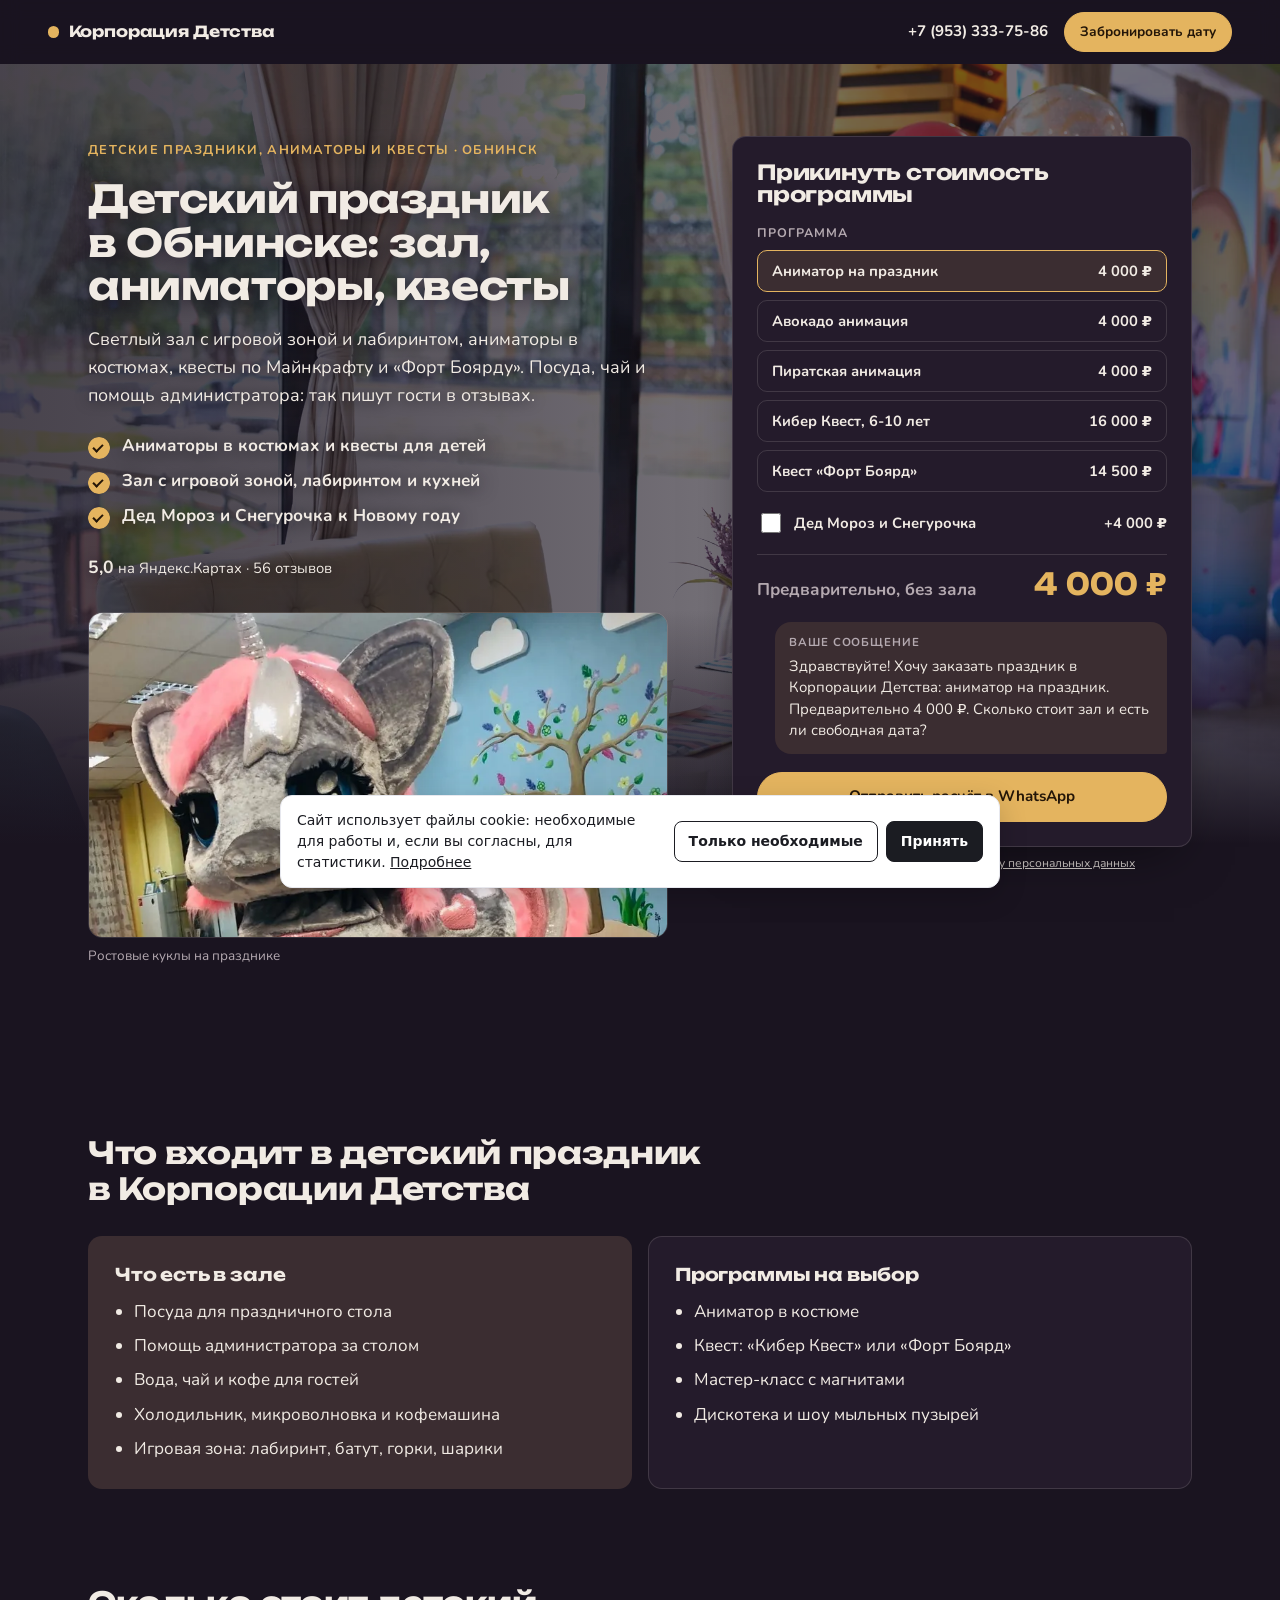
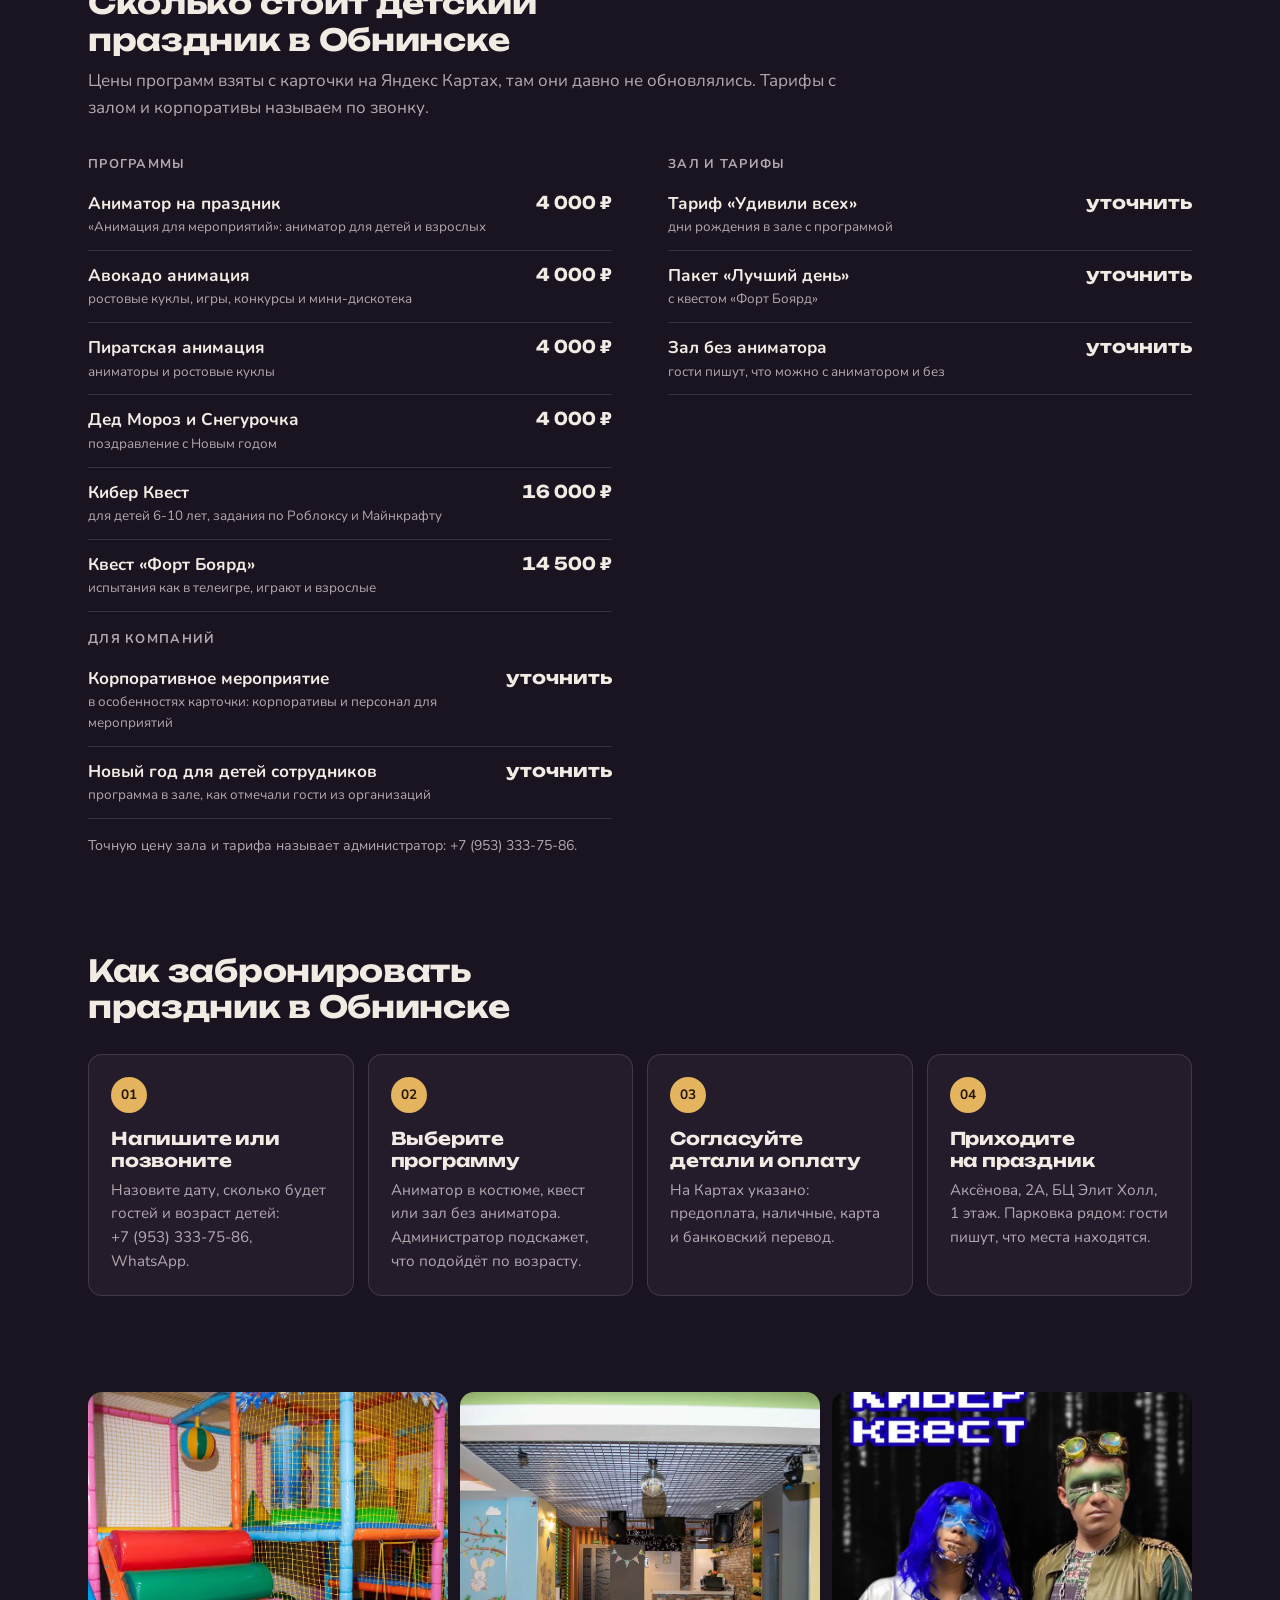
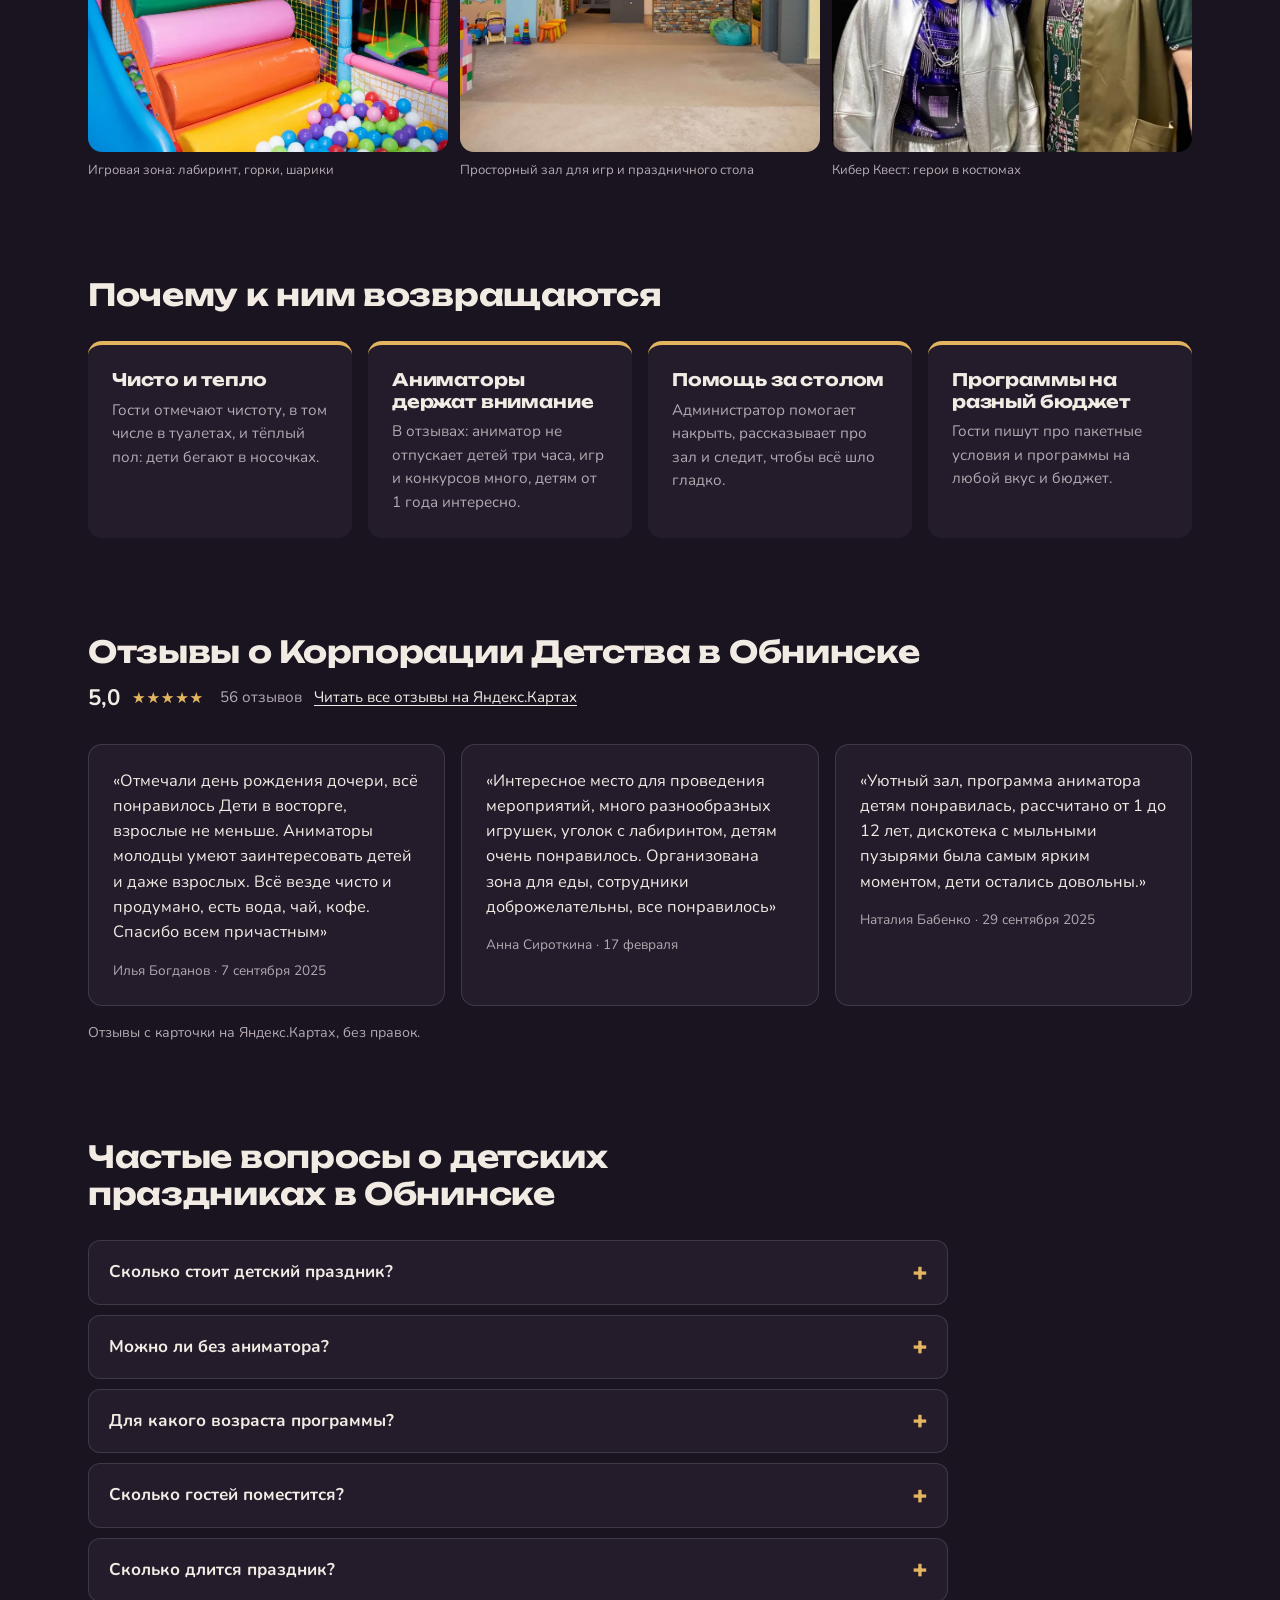
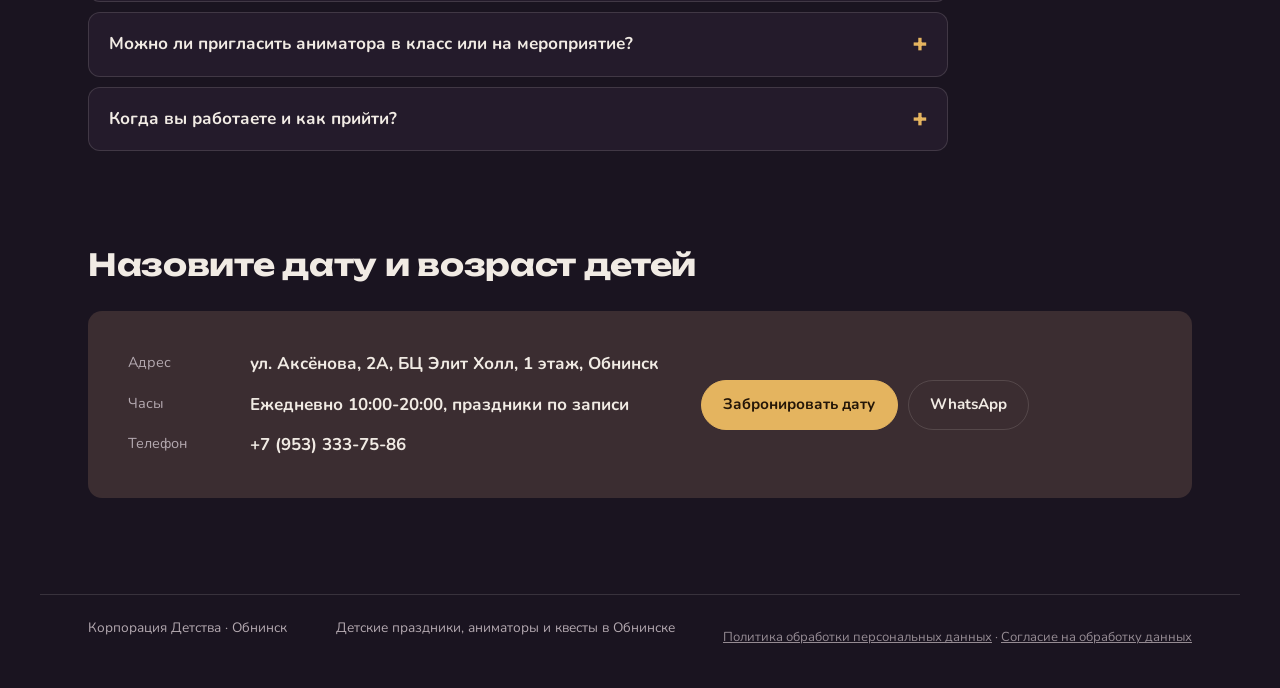
==== index.html @ 0959f159 "Корпорация Детства, Обнинск: первая версия" ====
<!doctype html>
<html lang="ru">
<head>
<meta charset="utf-8">
<meta name="robots" content="noindex, nofollow" data-publish>
<meta name="viewport" content="width=device-width, initial-scale=1, viewport-fit=cover">
<title>Детский праздник в Обнинске: зал, аниматоры, квесты - Корпорация Детства</title>
<link rel="canonical" href="https://ajax55sv-cell.github.io/korporatsiya-detstva-obninsk/">
<meta name="description" content="Детские праздники в Обнинске, Аксёнова, 2А: светлый зал с игровой зоной, аниматоры, квесты. 5,0 на Яндекс Картах, 56 отзывов. Запись по телефону и в WhatsApp.">
<meta property="og:type" content="website">
<meta property="og:url" content="https://ajax55sv-cell.github.io/korporatsiya-detstva-obninsk/">
<meta property="og:site_name" content="Корпорация Детства">
<meta property="og:locale" content="ru_RU">
<meta property="og:title" content="Детский праздник в Обнинске: зал, аниматоры, квесты - Корпорация Детства">
<meta property="og:description" content="Детские праздники в Обнинске, Аксёнова, 2А: светлый зал с игровой зоной, аниматоры, квесты. 5,0 на Яндекс Картах, 56 отзывов. Запись по телефону и в WhatsApp.">
<meta property="og:image" content="https://ajax55sv-cell.github.io/korporatsiya-detstva-obninsk/assets/og.jpg">
<link rel="preload" as="font" type="font/woff2" href="assets/fonts/unbounded-cyrillic-700.woff2" crossorigin>
<link rel="preload" as="image" href="assets/hero.webp" fetchpriority="high">
<link rel="icon" href="data:image/svg+xml,%3Csvg xmlns=%27http://www.w3.org/2000/svg%27 viewBox=%270 0 32 32%27%3E%3Crect x=%276%27 y=%276%27 width=%2720%27 height=%2720%27 rx=%275%27 fill=%27%23e4b45f%27/%3E%3C/svg%3E">
<style>
@font-face{font-family:'Unbounded';font-style:normal;font-weight:400;font-display:swap;src:url('assets/fonts/unbounded-cyrillic-400.woff2') format('woff2');unicode-range:U+0301,U+0400-045F,U+0490-0491,U+04B0-04B1,U+2116;}
@font-face{font-family:'Unbounded';font-style:normal;font-weight:400;font-display:swap;src:url('assets/fonts/unbounded-latin-400.woff2') format('woff2');unicode-range:U+0000-00FF,U+0131,U+0152-0153,U+02BB-02BC,U+02C6,U+02DA,U+02DC,U+2000-206F,U+20AC,U+2122,U+2191,U+2193,U+2212,U+2215;}
@font-face{font-family:'Nunito';font-style:normal;font-weight:400;font-display:swap;src:url('assets/fonts/nunito-cyrillic-400.woff2') format('woff2');unicode-range:U+0301,U+0400-045F,U+0490-0491,U+04B0-04B1,U+2116;}
@font-face{font-family:'Nunito';font-style:normal;font-weight:400;font-display:swap;src:url('assets/fonts/nunito-latin-400.woff2') format('woff2');unicode-range:U+0000-00FF,U+0131,U+0152-0153,U+02BB-02BC,U+02C6,U+02DA,U+02DC,U+2000-206F,U+20AC,U+2122,U+2191,U+2193,U+2212,U+2215;}
@font-face{font-family:'Unbounded';font-style:normal;font-weight:700;font-display:swap;src:url('assets/fonts/unbounded-cyrillic-700.woff2') format('woff2');unicode-range:U+0301,U+0400-045F,U+0490-0491,U+04B0-04B1,U+2116;}
@font-face{font-family:'Unbounded';font-style:normal;font-weight:700;font-display:swap;src:url('assets/fonts/unbounded-latin-700.woff2') format('woff2');unicode-range:U+0000-00FF,U+0131,U+0152-0153,U+02BB-02BC,U+02C6,U+02DA,U+02DC,U+2000-206F,U+20AC,U+2122,U+2191,U+2193,U+2212,U+2215;}
@font-face{font-family:'Nunito';font-style:normal;font-weight:700;font-display:swap;src:url('assets/fonts/nunito-cyrillic-700.woff2') format('woff2');unicode-range:U+0301,U+0400-045F,U+0490-0491,U+04B0-04B1,U+2116;}
@font-face{font-family:'Nunito';font-style:normal;font-weight:700;font-display:swap;src:url('assets/fonts/nunito-latin-700.woff2') format('woff2');unicode-range:U+0000-00FF,U+0131,U+0152-0153,U+02BB-02BC,U+02C6,U+02DA,U+02DC,U+2000-206F,U+20AC,U+2122,U+2191,U+2193,U+2212,U+2215;}

:root { --c-canvas: #1a1420; --c-surface: #241b2b; --c-ink: #f1ebe4; --c-ink-soft: #b4a9b0; --c-accent: #e4b45f; --c-accent-ink: #241608; --c-accent-deep: #e4b45f; --f-display: 'Unbounded', 'Trebuchet MS', 'Segoe UI', system-ui, sans-serif; --f-text: 'Nunito', 'Segoe UI', system-ui, sans-serif; --h1k: 1; }
</style>
<link rel="stylesheet" href="style-prod.css">
<script type="application/ld+json">[{"@context":"https://schema.org","@type":"EntertainmentBusiness","name":"Корпорация Детства","description":"Детские праздники в Обнинске: зал с игровой зоной, аниматоры в костюмах, квесты, Дед Мороз и Снегурочка.","url":"https://ajax55sv-cell.github.io/korporatsiya-detstva-obninsk/","image":"https://ajax55sv-cell.github.io/korporatsiya-detstva-obninsk/assets/og.jpg","telephone":"+79533337586","openingHoursSpecification":[{"@type":"OpeningHoursSpecification","dayOfWeek":["Monday","Tuesday","Wednesday","Thursday","Friday","Saturday","Sunday"],"opens":"10:00","closes":"20:00"}],"address":{"@type":"PostalAddress","streetAddress":"улица Аксёнова, 2А, БЦ Элит Холл, 1 этаж","addressLocality":"Обнинск","addressRegion":"Калужская область","addressCountry":"RU"},"aggregateRating":{"@type":"AggregateRating","ratingValue":"5.0","ratingCount":"120","reviewCount":"56"},"paymentAccepted":"Наличные, банковская карта, банковский перевод","hasOfferCatalog":{"@type":"OfferCatalog","name":"Программы и услуги","itemListElement":[{"@type":"Offer","itemOffered":{"@type":"Service","name":"Аниматор на детский праздник"}},{"@type":"Offer","itemOffered":{"@type":"Service","name":"Авокадо анимация"}},{"@type":"Offer","itemOffered":{"@type":"Service","name":"Пиратская анимация"}},{"@type":"Offer","itemOffered":{"@type":"Service","name":"Дед Мороз и Снегурочка"}},{"@type":"Offer","itemOffered":{"@type":"Service","name":"Кибер Квест"}},{"@type":"Offer","itemOffered":{"@type":"Service","name":"Квест Форт Боярд"}},{"@type":"Offer","itemOffered":{"@type":"Service","name":"Аренда зала для детского праздника"}}]},"sameAs":["https://yandex.ru/maps/org/korporatsiya_detstva/236964930864/"]},{"@context":"https://schema.org","@type":"FAQPage","mainEntity":[{"@type":"Question","name":"Сколько стоит детский праздник?","acceptedAnswer":{"@type":"Answer","text":"На карточке в Яндекс Картах указаны: аниматор 4 000 ₽, Кибер Квест 16 000 ₽, квест «Форт Боярд» 14 500 ₽. Цены давно не обновлялись, стоимость зала и тарифов называет администратор: +7 (953) 333-75-86."}},{"@type":"Question","name":"Можно ли без аниматора?","acceptedAnswer":{"@type":"Answer","text":"Гости пишут, что зал можно снять с аниматором и без. Уточните при брони, что подойдёт вам."}},{"@type":"Question","name":"Для какого возраста программы?","acceptedAnswer":{"@type":"Answer","text":"Гости отмечали праздники для детей от полутора лет до 15. Кибер Квест рассчитан на 6-10 лет. Программу под возраст подскажет администратор."}},{"@type":"Question","name":"Сколько гостей поместится?","acceptedAnswer":{"@type":"Answer","text":"Один из гостей пишет, что компания до 25 человек разместилась без проблем. Точную вместимость уточните при брони."}},{"@type":"Question","name":"Сколько длится праздник?","acceptedAnswer":{"@type":"Answer","text":"В отзывах гости называют три часа вместе с чаепитием оптимальным временем: детей не утомляет, взрослые успевают отдохнуть."}},{"@type":"Question","name":"Можно ли пригласить аниматора в класс или на мероприятие?","acceptedAnswer":{"@type":"Answer","text":"В отзывах есть поздравление в школьном классе: аниматор Незнайка пришёл на 1 сентября. Выезд на ваше мероприятие обсуждайте с администратором."}},{"@type":"Question","name":"Когда вы работаете и как прийти?","acceptedAnswer":{"@type":"Answer","text":"Обнинск, Аксёнова, 2А, БЦ Элит Холл, 1 этаж. На Картах график ежедневно 10:00-20:00, праздники проходят по предварительной записи, поэтому перед визитом позвоните или напишите в WhatsApp."}}]}]</script>
<style>
/* legal-add */
.legal-links{margin-top:10px;font-size:13px;opacity:.8;hyphens:none}
.legal-links a{color:inherit}
.ckn{margin:8px 0 0;font-size:12px;line-height:1.45;opacity:.75;hyphens:none}
.ckn a{color:inherit;text-decoration:underline}
.ckb{position:fixed;left:12px;right:12px;bottom:12px;z-index:9999;max-width:720px;margin:0 auto;padding:14px 16px;background:#fff;color:#1b1c22;border:1px solid #e7e8ee;border-radius:12px;box-shadow:0 8px 28px rgba(0,0,0,.18);font:400 14px/1.5 system-ui,-apple-system,"Segoe UI",Arial,sans-serif;hyphens:none;display:flex;gap:12px;align-items:center;flex-wrap:wrap}
.ckb p{margin:0;flex:1 1 280px}
.ckb a{color:inherit;text-decoration:underline}
.ckb__b{display:flex;gap:8px;flex-wrap:wrap}
.ckb button{font:inherit;font-weight:600;padding:9px 14px;border-radius:8px;border:1px solid #1b1c22;background:#fff;color:#1b1c22;cursor:pointer}
.ckb button[data-v="all"]{background:#1b1c22;color:#fff}
</style>
</head>
<body class="s-prod" id="top" data-wa="79533337586" data-tg="" data-max="">
<header class="s-bar" data-s-bar>
  <a class="s-bar__brand" href="#top"><i aria-hidden="true"></i>Корпорация Детства</a>
  <div class="s-bar__right">
    <a class="s-bar__tel" href="tel:+79533337586">+7 (953) 333-75-86</a>
    <a class="s-btn s-btn--sm" href="#widget">Забронировать дату</a>
  </div>
</header>
<main>
  <section class="s-hero">
    <div class="s-hero__text">
      <p class="s-eyebrow">Детские праздники, аниматоры и квесты · Обнинск</p>
      <h1>Детский праздник в Обнинске: зал, аниматоры, квесты</h1>
      <p class="s-lead">Светлый зал с игровой зоной и лабиринтом, аниматоры в костюмах, квесты по Майнкрафту и «Форт Боярду». Посуда, чай и помощь администратора: так пишут гости в отзывах.</p>
      <ul class="s-ticks"><li>Аниматоры в костюмах и квесты для детей</li><li>Зал с игровой зоной, лабиринтом и кухней</li><li>Дед Мороз и Снегурочка к Новому году</li></ul>
      <p class="s-rating"><b>5,0</b> на Яндекс.Картах · 56 отзывов</p>
      <figure class="s-hero__photo"><img class="" src="assets/edinorog.webp" data-pos="top" alt="Ростовая кукла единорог на детском празднике в Корпорации Детства, Обнинск" loading="lazy" decoding="async" style="object-position:50% 14%"><figcaption>Ростовые куклы на празднике</figcaption></figure>
    </div>
    <div class="s-hero__widget" id="widget"><form class="s-widget" data-s-calc data-base="0" data-min="0" data-min-note="минимальный заказ" data-per="{}" data-message="Здравствуйте! Хочу заказать праздник в Корпорации Детства: {выбор}. Предварительно {итого}. Сколько стоит зал и есть ли свободная дата?" onsubmit="return false">
      <h2 class="s-widget__title">Прикинуть стоимость программы</h2>
      <fieldset><legend>Программа</legend><div class="s-chips s-chips--col"><label class="s-chip s-chip--row"><input type="radio" name="main" value="0" data-label="Аниматор на праздник" data-price="4000" checked><span>Аниматор на праздник</span><b>4 000 ₽</b></label><label class="s-chip s-chip--row"><input type="radio" name="main" value="1" data-label="Авокадо анимация" data-price="4000"><span>Авокадо анимация</span><b>4 000 ₽</b></label><label class="s-chip s-chip--row"><input type="radio" name="main" value="2" data-label="Пиратская анимация" data-price="4000"><span>Пиратская анимация</span><b>4 000 ₽</b></label><label class="s-chip s-chip--row"><input type="radio" name="main" value="3" data-label="Кибер Квест, 6-10 лет" data-price="16000"><span>Кибер Квест, 6-10 лет</span><b>16 000 ₽</b></label><label class="s-chip s-chip--row"><input type="radio" name="main" value="4" data-label="Квест «Форт Боярд»" data-price="14500"><span>Квест «Форт Боярд»</span><b>14 500 ₽</b></label></div></fieldset>
      <label class="s-check"><input type="checkbox" name="x1" data-price="4000" data-label="Дед Мороз и Снегурочка"><span>Дед Мороз и Снегурочка</span><b>+4 000 ₽</b></label>
      <p class="s-total"><span>Предварительно, без зала</span><b data-s-total>-</b></p>
      <div class="s-bubble" aria-live="polite"><span class="s-bubble__label">Ваше сообщение</span><p data-s-bubble></p></div>
      <div class="s-send">
        <a class="s-btn s-btn--wide" data-s-msg="whatsapp" href="https://wa.me/79533337586" target="_blank" rel="noopener">Отправить расчёт в WhatsApp</a>
        
      </div>
      <p class="s-send__note" data-s-copied hidden>Текст скопирован - вставьте его в чат.</p>
      
    </form><p class="ckn">Нажимая кнопку, вы соглашаетесь на <a href="soglasie.html">обработку персональных данных</a> (<a href="politika.html">политика</a>).</p></div>
    <figure class="s-hero__bg" aria-hidden="true"><img class="" src="assets/hero.webp" alt="Накрытый стол у большого окна в светлом зале для детского праздника, воздушные шары" decoding="async" style="object-position:50% 55%" fetchpriority="high"></figure>
  </section>

  <section class="s-section s-reveal">
    <header class="s-section__head"><h2>Что входит в детский праздник в Корпорации Детства</h2></header>
    <div class="s-incl">
      <div><h3>Что есть в зале</h3><ul><li>Посуда для праздничного стола</li><li>Помощь администратора за столом</li><li>Вода, чай и кофе для гостей</li><li>Холодильник, микроволновка и кофемашина</li><li>Игровая зона: лабиринт, батут, горки, шарики</li></ul></div>
      <div><h3>Программы на выбор</h3><ul><li>Аниматор в костюме</li><li>Квест: «Кибер Квест» или «Форт Боярд»</li><li><span class="nw">Мастер-класс</span> с магнитами</li><li>Дискотека и шоу мыльных пузырей</li></ul></div>
    </div>
  </section>

  <section class="s-section s-reveal" id="prices">
    <header class="s-section__head"><h2>Сколько стоит детский праздник в Обнинске</h2><p>Цены программ взяты с карточки на Яндекс Картах, там они давно не обновлялись. Тарифы с залом и корпоративы называем по звонку.</p></header>
    <div class="s-board"><div class="s-board__group">
      <h3 class="s-board__title">Программы</h3>
      <ul class="s-board__list">
        <li class="s-board__row"><span class="s-board__name">Аниматор на праздник<em>«Анимация для мероприятий»: аниматор для детей и взрослых</em></span><span class="s-board__dots" aria-hidden="true"></span><span class="s-board__price">4 000 ₽</span></li>
        <li class="s-board__row"><span class="s-board__name">Авокадо анимация<em>ростовые куклы, игры, конкурсы и <span class="nw">мини-дискотека</span></em></span><span class="s-board__dots" aria-hidden="true"></span><span class="s-board__price">4 000 ₽</span></li>
        <li class="s-board__row"><span class="s-board__name">Пиратская анимация<em>аниматоры и ростовые куклы</em></span><span class="s-board__dots" aria-hidden="true"></span><span class="s-board__price">4 000 ₽</span></li>
        <li class="s-board__row"><span class="s-board__name">Дед Мороз и Снегурочка<em>поздравление с Новым годом</em></span><span class="s-board__dots" aria-hidden="true"></span><span class="s-board__price">4 000 ₽</span></li>
        <li class="s-board__row"><span class="s-board__name">Кибер Квест<em>для детей 6-10 лет, задания по Роблоксу и Майнкрафту</em></span><span class="s-board__dots" aria-hidden="true"></span><span class="s-board__price">16 000 ₽</span></li>
        <li class="s-board__row"><span class="s-board__name">Квест «Форт Боярд»<em>испытания как в телеигре, играют и взрослые</em></span><span class="s-board__dots" aria-hidden="true"></span><span class="s-board__price">14 500 ₽</span></li>
      </ul>
    </div>
<div class="s-board__group">
      <h3 class="s-board__title">Зал и тарифы</h3>
      <ul class="s-board__list">
        <li class="s-board__row"><span class="s-board__name">Тариф «Удивили всех»<em>дни рождения в зале с программой</em></span><span class="s-board__dots" aria-hidden="true"></span><span class="s-board__price">уточнить</span></li>
        <li class="s-board__row"><span class="s-board__name">Пакет «Лучший день»<em>с квестом «Форт Боярд»</em></span><span class="s-board__dots" aria-hidden="true"></span><span class="s-board__price">уточнить</span></li>
        <li class="s-board__row"><span class="s-board__name">Зал без аниматора<em>гости пишут, что можно с аниматором и без</em></span><span class="s-board__dots" aria-hidden="true"></span><span class="s-board__price">уточнить</span></li>
      </ul>
    </div>
<div class="s-board__group">
      <h3 class="s-board__title">Для компаний</h3>
      <ul class="s-board__list">
        <li class="s-board__row"><span class="s-board__name">Корпоративное мероприятие<em>в особенностях карточки: корпоративы и персонал для мероприятий</em></span><span class="s-board__dots" aria-hidden="true"></span><span class="s-board__price">уточнить</span></li>
        <li class="s-board__row"><span class="s-board__name">Новый год для детей сотрудников<em>программа в зале, как отмечали гости из организаций</em></span><span class="s-board__dots" aria-hidden="true"></span><span class="s-board__price">уточнить</span></li>
      </ul>
    </div></div>
    <p class="s-note">Точную цену зала и тарифа называет администратор: +7 (953) 333-75-86.</p>
  </section>

  <section class="s-section s-reveal">
    <header class="s-section__head"><h2>Как забронировать праздник в Обнинске</h2></header>
    <ol class="s-steps">
      <li class="s-steps__item"><span class="s-steps__n">01</span><h3>Напишите или позвоните</h3><p>Назовите дату, сколько будет гостей и возраст детей: +7 (953) 333-75-86, WhatsApp.</p></li>
      <li class="s-steps__item"><span class="s-steps__n">02</span><h3>Выберите программу</h3><p>Аниматор в костюме, квест или зал без аниматора. Администратор подскажет, что подойдёт по возрасту.</p></li>
      <li class="s-steps__item"><span class="s-steps__n">03</span><h3>Согласуйте детали и оплату</h3><p>На Картах указано: предоплата, наличные, карта и банковский перевод.</p></li>
      <li class="s-steps__item"><span class="s-steps__n">04</span><h3>Приходите на праздник</h3><p>Аксёнова, 2А, БЦ Элит Холл, 1 этаж. Парковка рядом: гости пишут, что места находятся.</p></li>
    </ol>
  </section>

  <section class="s-photos s-reveal" aria-label="Фото зала и программ Корпорации Детства"><h2 class="sr-only">Фото зала, игровой зоны и программ Корпорации Детства в Обнинске</h2><figure><img class="" src="assets/labirint.webp" alt="Игровой лабиринт с горками и шариками в зале Корпорации Детства" loading="lazy" decoding="async"><figcaption>Игровая зона: лабиринт, горки, шарики</figcaption></figure><figure><img class="" src="assets/zal.webp" alt="Просторный светлый зал для детских праздников с окнами и игровой зоной" loading="lazy" decoding="async"><figcaption>Просторный зал для игр и праздничного стола</figcaption></figure><figure><img class="" src="assets/kvest.webp" alt="Аниматоры в костюмах героев кибер-квеста на детском празднике" loading="lazy" decoding="async"><figcaption>Кибер Квест: герои в костюмах</figcaption></figure></section>

  <section class="s-section s-reveal">
    <header class="s-section__head"><h2>Почему к ним возвращаются</h2></header>
    <ul class="s-promises">
      <li><h3>Чисто и тепло</h3><p>Гости отмечают чистоту, в том числе в туалетах, и тёплый пол: дети бегают в носочках.</p></li>
      <li><h3>Аниматоры держат внимание</h3><p>В отзывах: аниматор не отпускает детей три часа, игр и конкурсов много, детям от 1 года интересно.</p></li>
      <li><h3>Помощь за столом</h3><p>Администратор помогает накрыть, рассказывает про зал и следит, чтобы всё шло гладко.</p></li>
      <li><h3>Программы на разный бюджет</h3><p>Гости пишут про пакетные условия и программы на любой вкус и бюджет.</p></li>
    </ul>
  </section>

  <section class="s-section s-reveal">
    <header class="s-section__head s-section__head--reviews"><h2>Отзывы о Корпорации Детства в Обнинске</h2><p class="s-reviews__rating"><span class="s-reviews__num">5,0</span><span class="s-reviews__stars" style="--r: 5" aria-label="рейтинг 5,0 из 5"></span><span class="s-reviews__count">56 отзывов</span><a class="s-reviews__all" href="https://yandex.ru/maps/org/korporatsiya_detstva/236964930864/" target="_blank" rel="noopener">Читать все отзывы на Яндекс.Картах</a></p></header>
    <ul class="s-reviews">
      <li><blockquote>«Отмечали день рождения дочери, всё понравилось Дети в восторге, взрослые не меньше. Аниматоры молодцы умеют заинтересовать детей и даже взрослых. Всё везде чисто и продумано, есть вода, чай, кофе. Спасибо всем причастным»</blockquote><p class="s-reviews__who">Илья Богданов · 7 сентября 2025</p></li>
      <li><blockquote>«Интересное место для проведения мероприятий, много разнообразных игрушек, уголок с лабиринтом, детям очень понравилось. Организована зона для еды, сотрудники доброжелательны, все понравилось»</blockquote><p class="s-reviews__who">Анна Сироткина · 17 февраля</p></li>
      <li><blockquote>«Уютный зал, программа аниматора детям понравилась, рассчитано от 1 до 12 лет, дискотека с мыльными пузырями была самым ярким моментом, дети остались довольны.»</blockquote><p class="s-reviews__who">Наталия Бабенко · 29 сентября 2025</p></li>
    </ul>
    <p class="s-note">Отзывы с карточки на Яндекс.Картах, без правок.</p>
  </section>

  <section class="s-section s-reveal">
    <header class="s-section__head"><h2>Частые вопросы о детских праздниках в Обнинске</h2></header>
    <div class="s-faq"><details><summary>Сколько стоит детский праздник?</summary><p>На карточке в Яндекс Картах указаны: аниматор 4 000 ₽, Кибер Квест 16 000 ₽, квест «Форт Боярд» 14 500 ₽. Цены давно не обновлялись, стоимость зала и тарифов называет администратор: +7 (953) 333-75-86.</p></details><details><summary>Можно ли без аниматора?</summary><p>Гости пишут, что зал можно снять с аниматором и без. Уточните при брони, что подойдёт вам.</p></details><details><summary>Для какого возраста программы?</summary><p>Гости отмечали праздники для детей от полутора лет до 15. Кибер Квест рассчитан на 6-10 лет. Программу под возраст подскажет администратор.</p></details><details><summary>Сколько гостей поместится?</summary><p>Один из гостей пишет, что компания до 25 человек разместилась без проблем. Точную вместимость уточните при брони.</p></details><details><summary>Сколько длится праздник?</summary><p>В отзывах гости называют три часа вместе с чаепитием оптимальным временем: детей не утомляет, взрослые успевают отдохнуть.</p></details><details><summary>Можно ли пригласить аниматора в класс или на мероприятие?</summary><p>В отзывах есть поздравление в школьном классе: аниматор Незнайка пришёл на 1 сентября. Выезд на ваше мероприятие обсуждайте с администратором.</p></details><details><summary>Когда вы работаете и как прийти?</summary><p>Обнинск, Аксёнова, 2А, БЦ Элит Холл, 1 этаж. На Картах график ежедневно 10:00-20:00, праздники проходят по предварительной записи, поэтому перед визитом позвоните или напишите в WhatsApp.</p></details></div>
  </section>

  <section class="s-section s-final s-reveal" id="contacts">
    <header class="s-section__head"><h2>Назовите дату и возраст детей</h2></header>
    <div class="s-contacts">
      <dl>
        <div><dt>Адрес</dt><dd>ул. Аксёнова, 2А, БЦ Элит Холл, 1 этаж, Обнинск</dd></div>
        <div><dt>Часы</dt><dd>Ежедневно 10:00-20:00, праздники по записи</dd></div>
        <div><dt>Телефон</dt><dd><a href="tel:+79533337586">+7 (953) 333-75-86</a></dd></div>
      </dl>
      <div class="s-contacts__actions">
        <a class="s-btn" href="#widget">Забронировать дату</a>
        <a class="s-btn s-btn--ghost" data-s-msg="whatsapp" href="https://wa.me/79533337586" target="_blank" rel="noopener">WhatsApp</a>
        
      </div>
    </div>
  </section>
</main>
<footer class="s-foot"><p>Корпорация Детства · Обнинск</p><p>Детские праздники, аниматоры и квесты в Обнинске</p><p class="legal-links"><a href="politika.html">Политика обработки персональных данных</a> · <a href="soglasie.html">Согласие на обработку данных</a></p></footer>
<nav class="s-dock" aria-label="Быстрая связь"><a class="s-btn" href="#widget">Забронировать дату</a><a class="s-btn s-btn--ghost" href="tel:+79533337586">Позвонить</a></nav>
<script src="style.js" defer></script>
<script>
(function(){var K='cookie-choice';try{if(localStorage.getItem(K))return}catch(e){}
var b=document.createElement('div');b.className='ckb';b.setAttribute('role','dialog');b.setAttribute('aria-label','Файлы cookie');
b.innerHTML='<p>Сайт использует файлы cookie: необходимые для работы и, если вы согласны, для статистики. <a href="politika.html">Подробнее</a></p><div class="ckb__b"><button type="button" data-v="necessary">Только необходимые</button><button type="button" data-v="all">Принять</button></div>';
b.addEventListener('click',function(e){var v=e.target.getAttribute&&e.target.getAttribute('data-v');if(!v)return;try{localStorage.setItem(K,v)}catch(x){}try{document.dispatchEvent(new CustomEvent('cookie-choice',{detail:v}))}catch(x){}b.remove()});
document.body.appendChild(b)})();
</script>
<!-- legal-add -->
</body>
</html>
---- style-prod.css ----
/* Стиль «Продающий»: лендинг под заявки. Главная деталь – калькулятор или онлайн-запись на первом экране
   и живое «сообщение-превью», которое уходит владельцу в мессенджер. Цвета и шрифты – из палитры ниши. */
*, *::before, *::after { box-sizing: border-box; }
:root {
  --hair: color-mix(in srgb, var(--c-ink) 14%, transparent);
  --tint: color-mix(in srgb, var(--c-accent) 12%, var(--c-surface));
  --wrap: 1200px; --gut: clamp(16px, 4vw, 48px);
  --r: 14px;
  --shadow: 0 18px 50px -18px color-mix(in srgb, #000 55%, transparent);
}
html { scroll-behavior: smooth; -webkit-text-size-adjust: 100%; overflow-x: clip; }
body { margin: 0; background: var(--c-canvas); color: var(--c-ink); font: 400 17px/1.55 var(--f-text); -webkit-font-smoothing: antialiased; }
img { display: block; max-width: 100%; }
a { color: inherit; }
h1, h2, h3 { font-family: var(--f-display); font-weight: 700; line-height: 1.06; margin: 0; letter-spacing: -.015em; text-wrap: balance; }
p { margin: 0; }
fieldset { border: 0; margin: 0; padding: 0; min-width: 0; }
:focus-visible { outline: 2px solid var(--c-accent); outline-offset: 3px; border-radius: 4px; }

.s-btn { display: inline-flex; align-items: center; justify-content: center; min-height: 50px; padding: 0 1.4em; border-radius: 999px;
  background: var(--c-accent); color: var(--c-accent-ink); font: 700 .95rem/1.1 var(--f-text); text-decoration: none; border: 1px solid var(--c-accent);
  text-align: center; transition: filter .2s ease, transform .2s ease; cursor: pointer; }
.s-btn:hover { filter: brightness(1.07); }
.s-btn:active { transform: translateY(1px); }
.s-btn--sm { min-height: 40px; padding: 0 1.1em; font-size: .85rem; }
.s-btn--ghost { background: transparent; color: var(--c-ink); border-color: var(--hair); font-weight: 600; }
.s-btn--wide { flex: 1; }

/* шапка */
.s-bar { position: sticky; top: 0; z-index: 30; display: flex; align-items: center; justify-content: space-between; gap: 16px;
  padding: 10px var(--gut); background: color-mix(in srgb, var(--c-canvas) 88%, transparent); -webkit-backdrop-filter: blur(10px); backdrop-filter: blur(10px); }
.s-bar.is-scrolled { box-shadow: 0 1px 0 var(--hair); }
.s-bar__brand { font: 700 1rem/1 var(--f-display); text-decoration: none; display: inline-flex; align-items: center; gap: .6em; min-height: 44px; white-space: nowrap; min-width: 0; }
.s-bar__brand i { width: .75em; height: .75em; border-radius: 50%; background: var(--c-accent); }
.s-bar__right { display: flex; align-items: center; gap: 16px; }
.s-bar__tel { text-decoration: none; font-weight: 700; font-size: .95rem; font-variant-numeric: tabular-nums; }

main { max-width: var(--wrap); margin: 0 auto; padding: 0 var(--gut); }

/* первый экран: текст слева, виджет справа, фото ниши – приглушённым фоном */
.s-hero { position: relative; display: grid; grid-template-columns: minmax(0, 1fr) minmax(0, 460px); gap: clamp(28px, 5vw, 64px); align-items: start;
  padding: clamp(32px, 6vw, 72px) 0 clamp(40px, 6vw, 72px); isolation: isolate; }
.s-hero__bg { position: absolute; z-index: -1; margin: 0; top: 0; left: calc(50% - 50vw); width: 100vw; height: min(78%, 620px); overflow: hidden; }
.s-hero__bg img { width: 100%; height: 100%; object-fit: cover; opacity: .3; filter: saturate(.85); }
.s-hero__bg::after { content: ""; position: absolute; inset: 0; background: linear-gradient(180deg, color-mix(in srgb, var(--c-canvas) 40%, transparent), var(--c-canvas) 96%); }
/* фото бизнеса крупно в левой колонке: владелец узнаёт своё место с первого экрана */
.s-hero__photo { margin: 30px 0 0; }
.s-hero__photo img { width: 100%; aspect-ratio: 16 / 9; object-fit: cover; border-radius: var(--r); border: 1px solid var(--hair); }
.s-hero__photo figcaption { margin-top: 8px; font-size: .84rem; color: var(--c-ink-soft); }
.s-eyebrow { display: inline-block; font-size: .8rem; font-weight: 700; letter-spacing: .1em; text-transform: uppercase; color: var(--c-accent-deep, var(--c-accent)); margin-bottom: 16px; }
.s-hero h1 { font-size: calc(clamp(2.1rem, 4.4vw, 3.7rem) * var(--h1k, 1)); overflow-wrap: normal; hyphens: none; }
.s-lead { margin-top: 18px; font-size: 1.12rem; color: var(--c-ink-soft); max-width: 32em; }
.s-ticks { list-style: none; margin: 26px 0 0; padding: 0; display: grid; gap: 12px; }
.s-ticks li { position: relative; padding-left: 34px; font-weight: 600; line-height: 1.35; }
.s-ticks li::before { content: ""; position: absolute; left: 0; top: .1em; width: 22px; height: 22px; border-radius: 50%; background: var(--c-accent);
  -webkit-mask: radial-gradient(circle, #000 0 100%); }
.s-ticks li::after { content: ""; position: absolute; left: 7px; top: calc(.1em + 5px); width: 6px; height: 10px; border: solid var(--c-accent-ink); border-width: 0 2px 2px 0; transform: rotate(45deg); }
.s-rating { margin-top: 26px; font-size: .92rem; color: var(--c-ink-soft); }
.s-rating b { color: var(--c-ink); font-size: 1.1rem; }

/* виджет */
.s-hero__widget { position: sticky; top: 76px; }
.s-widget { background: var(--c-surface); border-radius: var(--r); padding: 24px; box-shadow: var(--shadow); display: grid; gap: 18px; border: 1px solid var(--hair); }
.s-widget__title { font-size: 1.3rem; }
.s-widget legend, .s-range label { font-size: .78rem; font-weight: 700; letter-spacing: .08em; text-transform: uppercase; color: var(--c-ink-soft); margin-bottom: 8px; padding: 0; }
.s-chips { display: flex; flex-wrap: wrap; gap: 8px; }
.s-chips--col { flex-direction: column; flex-wrap: nowrap; }
.s-chip { position: relative; display: inline-flex; align-items: center; gap: 10px; min-height: 42px; padding: 8px 14px; border-radius: 10px; border: 1px solid var(--hair);
  cursor: pointer; font-size: .92rem; font-weight: 600; transition: border-color .15s ease, background-color .15s ease; }
.s-chip--row { justify-content: space-between; }
.s-chip--row b { font-weight: 700; white-space: nowrap; font-variant-numeric: tabular-nums; }
.s-chip--row b small { font-weight: 500; color: var(--c-ink-soft); }
.s-chip__p { font-weight: 500; font-size: .8rem; color: var(--c-ink-soft); white-space: nowrap; }
.s-chip input { position: absolute; opacity: 0; pointer-events: none; }
.s-chip:has(input:checked) { border-color: var(--c-accent); background: var(--tint); }
.s-chip:has(input:focus-visible) { outline: 2px solid var(--c-accent); outline-offset: 2px; }
.s-chip[aria-disabled="true"] { opacity: .4; cursor: default; }
.s-check { display: flex; align-items: center; gap: 10px; font-weight: 600; font-size: .92rem; cursor: pointer; }
.s-check input { width: 20px; height: 20px; accent-color: var(--c-accent); }
.s-check b { margin-left: auto; font-variant-numeric: tabular-nums; }
.s-range { display: grid; gap: 6px; }
.s-range label { display: flex; justify-content: space-between; margin: 0; }
.s-range label b { color: var(--c-ink); font-size: 1rem; font-weight: 700; letter-spacing: 0; text-transform: none; font-variant-numeric: tabular-nums; }
.s-range input { width: 100%; accent-color: var(--c-accent); height: 28px; }
.s-total { display: flex; align-items: baseline; justify-content: space-between; gap: 12px; padding-top: 14px; border-top: 1px solid var(--hair); }
.s-total span { color: var(--c-ink-soft); font-weight: 600; }
.s-total b { font: 700 1.9rem/1 var(--f-display); font-variant-numeric: tabular-nums; color: var(--c-accent); }

/* сообщение-превью: пузырь чата */
.s-bubble { position: relative; background: var(--tint); border-radius: 16px 16px 4px 16px; padding: 12px 14px; margin-left: 18px; }
.s-bubble__label { display: block; font-size: .72rem; font-weight: 700; letter-spacing: .08em; text-transform: uppercase; color: var(--c-ink-soft); margin-bottom: 4px; }
.s-bubble p { font-size: .93rem; line-height: 1.45; }
.s-send { display: flex; gap: 8px; }
.s-send__note { font-size: .82rem; color: var(--c-accent-deep, var(--c-accent)); }
.s-demo { font-size: .78rem; color: var(--c-ink-soft); }

/* секции */
.s-section { padding: clamp(56px, 8vw, 96px) 0 0; }
.s-section__head { display: grid; gap: 10px; margin-bottom: 28px; max-width: 46em; }
.s-section__head h2 { font-size: clamp(1.7rem, 3.2vw, 2.5rem); }
.s-section__head p { color: var(--c-ink-soft); }
.s-note { margin-top: 16px; font-size: .88rem; color: var(--c-ink-soft); max-width: 52em; }

.s-incl { display: grid; grid-template-columns: 1fr 1fr; gap: 16px; }
.s-incl > div { background: var(--c-surface); border-radius: var(--r); padding: 26px; border: 1px solid var(--hair); }
.s-incl > div:first-child { background: var(--tint); border-color: transparent; }
.s-incl h3 { font-size: 1.1rem; margin-bottom: 14px; }
.s-incl ul { margin: 0; padding-left: 1.1em; display: grid; gap: 8px; }

.s-board { display: grid; grid-template-columns: repeat(auto-fit, minmax(min(100%, 420px), 1fr)); gap: 12px 56px; }
.s-board__title { font: 700 .8rem var(--f-text); letter-spacing: .1em; text-transform: uppercase; color: var(--c-ink-soft); margin: 6px 0; }
.s-board__list { list-style: none; margin: 0; padding: 0; }
.s-board__row { display: flex; align-items: baseline; gap: 10px; padding: 12px 0; border-bottom: 1px solid var(--hair); }
.s-board__name { font-weight: 600; }
.s-board__name em { display: block; font-style: normal; font-size: .84rem; color: var(--c-ink-soft); font-weight: 400; }
.s-board__dots { flex: 1; }
.s-board__price { font: 700 1.1rem/1 var(--f-display); font-variant-numeric: tabular-nums; white-space: nowrap; }
.s-board__price small { font: 500 .78rem var(--f-text); color: var(--c-ink-soft); }

.s-steps { list-style: none; margin: 0; padding: 0; display: grid; grid-template-columns: repeat(auto-fit, minmax(min(100%, 170px), 1fr)); gap: 14px; }
.s-steps__item { background: var(--c-surface); border-radius: var(--r); padding: 22px; border: 1px solid var(--hair); }
.s-steps__n { display: inline-grid; place-items: center; width: 36px; height: 36px; border-radius: 50%; background: var(--c-accent); color: var(--c-accent-ink); font: 700 .85rem var(--f-text); }
.s-steps h3 { font-size: 1.1rem; margin-top: 14px; overflow-wrap: normal; hyphens: none; }
.s-steps__item { min-width: 0; }
.s-steps p { margin-top: 8px; color: var(--c-ink-soft); font-size: .95rem; }

.s-photos { display: grid; grid-template-columns: repeat(3, 1fr); gap: 12px; padding-top: clamp(56px, 8vw, 96px); }
.s-photos figure { margin: 0; }
.s-photos img { width: 100%; aspect-ratio: 1 / 1; object-fit: cover; border-radius: var(--r); }
.s-photos figcaption { font-size: .82rem; color: var(--c-ink-soft); margin-top: 8px; }

.s-promises { list-style: none; margin: 0; padding: 0; display: grid; grid-template-columns: repeat(auto-fit, minmax(min(100%, 260px), 1fr)); gap: 16px; }
.s-promises li { border-radius: var(--r); padding: 24px; background: var(--c-surface); border-top: 4px solid var(--c-accent); display: grid; gap: 8px; align-content: start; }
.s-promises h3 { font-size: 1.08rem; }
.s-promises p { color: var(--c-ink-soft); font-size: .95rem; }

.s-reviews { list-style: none; margin: 0; padding: 0; display: grid; grid-template-columns: repeat(auto-fit, minmax(min(100%, 280px), 1fr)); gap: 16px; }
.s-reviews li { background: var(--c-surface); border-radius: var(--r); padding: 24px; display: grid; gap: 14px; align-content: start; border: 1px solid var(--hair); }
.s-reviews blockquote { margin: 0; font-size: 1.02rem; }
.s-reviews__who { font-size: .85rem; color: var(--c-ink-soft); }
.s-section__head--reviews { max-width: none; }
.s-reviews__rating { display: flex; flex-wrap: wrap; align-items: center; gap: 6px 12px; color: var(--c-ink-soft); font-size: .95rem; }
.s-reviews__num { font-weight: 700; font-size: 1.4rem; color: var(--c-ink); }
.s-reviews__stars { --r: 5; display: inline-block; width: 5em; height: 1em; font-size: .95rem; line-height: 1; letter-spacing: .05em; white-space: nowrap; color: color-mix(in srgb, var(--c-ink) 18%, transparent); position: relative; }
.s-reviews__stars::before { content: "★★★★★"; }
.s-reviews__stars::after { content: "★★★★★"; position: absolute; inset: 0; width: calc(var(--r) / 5 * 100%); overflow: hidden; color: var(--c-accent); }
.s-reviews__all { color: var(--c-ink); text-underline-offset: 3px; }
.s-reviews__all:hover { color: var(--c-accent-deep, var(--c-accent)); }

.s-faq { display: grid; gap: 10px; max-width: 860px; }
.s-faq details { background: var(--c-surface); border-radius: 12px; border: 1px solid var(--hair); }
.s-faq summary { cursor: pointer; list-style: none; padding: 18px 52px 18px 20px; font-weight: 700; position: relative; }
.s-faq summary::-webkit-details-marker { display: none; }
.s-faq summary::after { content: "+"; position: absolute; right: 20px; top: 50%; transform: translateY(-50%); font: 700 1.4rem/1 var(--f-display); color: var(--c-accent); }
.s-faq details[open] summary::after { content: "–"; }
.s-faq details p { padding: 0 20px 18px; color: var(--c-ink-soft); }

.s-contacts { display: grid; grid-template-columns: 1.2fr 1fr; gap: 32px; background: var(--tint); border-radius: var(--r); padding: clamp(22px, 4vw, 40px); align-items: center; }
.s-contacts dl { margin: 0; display: grid; gap: 14px; }
.s-contacts dl div { display: grid; grid-template-columns: 110px 1fr; gap: 12px; }
.s-contacts dt { color: var(--c-ink-soft); font-size: .9rem; }
.s-contacts dd { margin: 0; font-weight: 600; }
.s-contacts dd a { text-decoration: none; }
.s-contacts__actions { display: flex; flex-wrap: wrap; gap: 10px; }

.s-foot { max-width: var(--wrap); margin: clamp(56px, 8vw, 96px) auto 0; padding: 22px var(--gut) 40px; border-top: 1px solid var(--hair);
  display: flex; justify-content: space-between; gap: 16px; font-size: .85rem; color: var(--c-ink-soft); flex-wrap: wrap; }
.s-dock { display: none; }
.s-slot { border-bottom: 1px dashed currentColor; opacity: .75; white-space: nowrap; }

@media (prefers-reduced-motion: no-preference) {
  .s-reveal { opacity: 0; transform: translateY(14px); transition: opacity .5s ease, transform .5s cubic-bezier(.2, .7, .2, 1); }
  .s-reveal.is-in { opacity: 1; transform: none; }
  .s-hero__text, .s-hero__widget { animation: s-rise .6s cubic-bezier(.2, .7, .2, 1) both; }
  .s-hero__widget { animation-delay: .1s; }
}
@keyframes s-rise { from { opacity: 0; transform: translateY(12px); } }

@media (max-width: 960px) {
  .s-hero { grid-template-columns: 1fr; }
  .s-hero__widget { position: static; }
  .s-hero__bg { height: 420px; }
  .s-hero__photo { display: none; }
  .s-incl, .s-contacts { grid-template-columns: 1fr; }
}
@media (max-width: 640px) {
  body { font-size: 16px; padding-bottom: 76px; }
  .s-bar__tel { display: none; }
  .s-bar { gap: 10px; }
  .s-bar__brand { font-size: .92rem; overflow: hidden; text-overflow: ellipsis; }
  .s-bar .s-btn--sm { white-space: nowrap; font-size: .78rem; padding: 0 .8em; flex-shrink: 0; }
  .s-widget { padding: 18px; }
  .s-steps { grid-template-columns: 1fr; }
  .s-photos { grid-template-columns: 1fr 1fr; }
  .s-photos figure:first-child { grid-column: 1 / -1; }
  .s-photos figure:first-child img { aspect-ratio: 16 / 10; }
  .s-contacts dl div { grid-template-columns: 1fr; gap: 2px; }
  .s-send { flex-direction: column; }
  .s-dock { display: flex; gap: 8px; position: fixed; z-index: 40; left: 0; right: 0; bottom: 0; padding: 10px 12px calc(10px + env(safe-area-inset-bottom));
    background: color-mix(in srgb, var(--c-canvas) 92%, transparent); -webkit-backdrop-filter: blur(10px); backdrop-filter: blur(10px); box-shadow: 0 -1px 0 var(--hair); }
  .s-dock .s-btn { flex: 1; min-height: 48px; font-size: .88rem; padding: 0 .9em; white-space: nowrap; }
  .s-dock .s-btn:first-child { flex: 1.7; }
}

/* n14v1 */
html, body, h1, h2, h3, p, li { hyphens: none; -webkit-hyphens: none; }
.nw { white-space: nowrap; }
html, body { overflow-x: clip; }
.sr-only { position: absolute; width: 1px; height: 1px; margin: -1px; padding: 0; overflow: hidden; clip: rect(0 0 0 0); white-space: nowrap; border: 0; }
/* шрифты brand-design: Unbounded широкий, поэтому кегль заголовков чуть меньше, чем у Tenor Sans */
h1, h2, h3, .s-bar__brand { font-weight: 700; letter-spacing: -.01em; }
.s-hero h1 { font-size: clamp(1.7rem, 3vw, 2.5rem); line-height: 1.14; }
.s-section h2, .s-final h2, .s-section__head h2 { font-size: clamp(1.35rem, 2.5vw, 1.9rem); line-height: 1.2; }
h3 { line-height: 1.25; }
/* первый экран: фото с прозрачностью .4 (дефолт шаблона .3), затемнение только под текстом слева и внизу */
.s-hero__bg { height: min(94%, 780px); }
.s-hero__bg img { opacity: .4; filter: saturate(1.05) brightness(1.2) contrast(1.05); object-position: 50% 55%; }
.s-hero__bg::after { background:
  linear-gradient(90deg, color-mix(in srgb, var(--c-canvas) 50%, transparent) 0%, color-mix(in srgb, var(--c-canvas) 28%, transparent) 32%, transparent 58%),
  linear-gradient(180deg, transparent 0%, transparent 70%, var(--c-canvas) 100%); }
.s-hero__text .s-lead, .s-hero__text .s-rating { color: var(--c-ink); text-shadow: 0 1px 14px color-mix(in srgb, var(--c-canvas) 90%, transparent); }
.s-hero__text h1, .s-hero__text .s-eyebrow, .s-hero__text .s-ticks { text-shadow: 0 2px 18px color-mix(in srgb, var(--c-canvas) 85%, transparent); }
.s-bar__brand { font-size: .95rem; white-space: nowrap; }
@media (max-width: 560px) {
  .s-bar__brand { font-size: .7rem; gap: 6px; }
  .s-bar .s-btn--sm { padding-left: 12px; padding-right: 12px; font-size: .78rem; }
}
@media (max-width: 880px) {
  .s-hero h1 { font-size: clamp(1.6rem, 7vw, 2.1rem); }
  .s-hero__bg { height: 560px; }
  .s-hero__bg::after { background:
    linear-gradient(180deg, color-mix(in srgb, var(--c-canvas) 52%, transparent) 0%, color-mix(in srgb, var(--c-canvas) 30%, transparent) 50%, var(--c-canvas) 100%); }
}
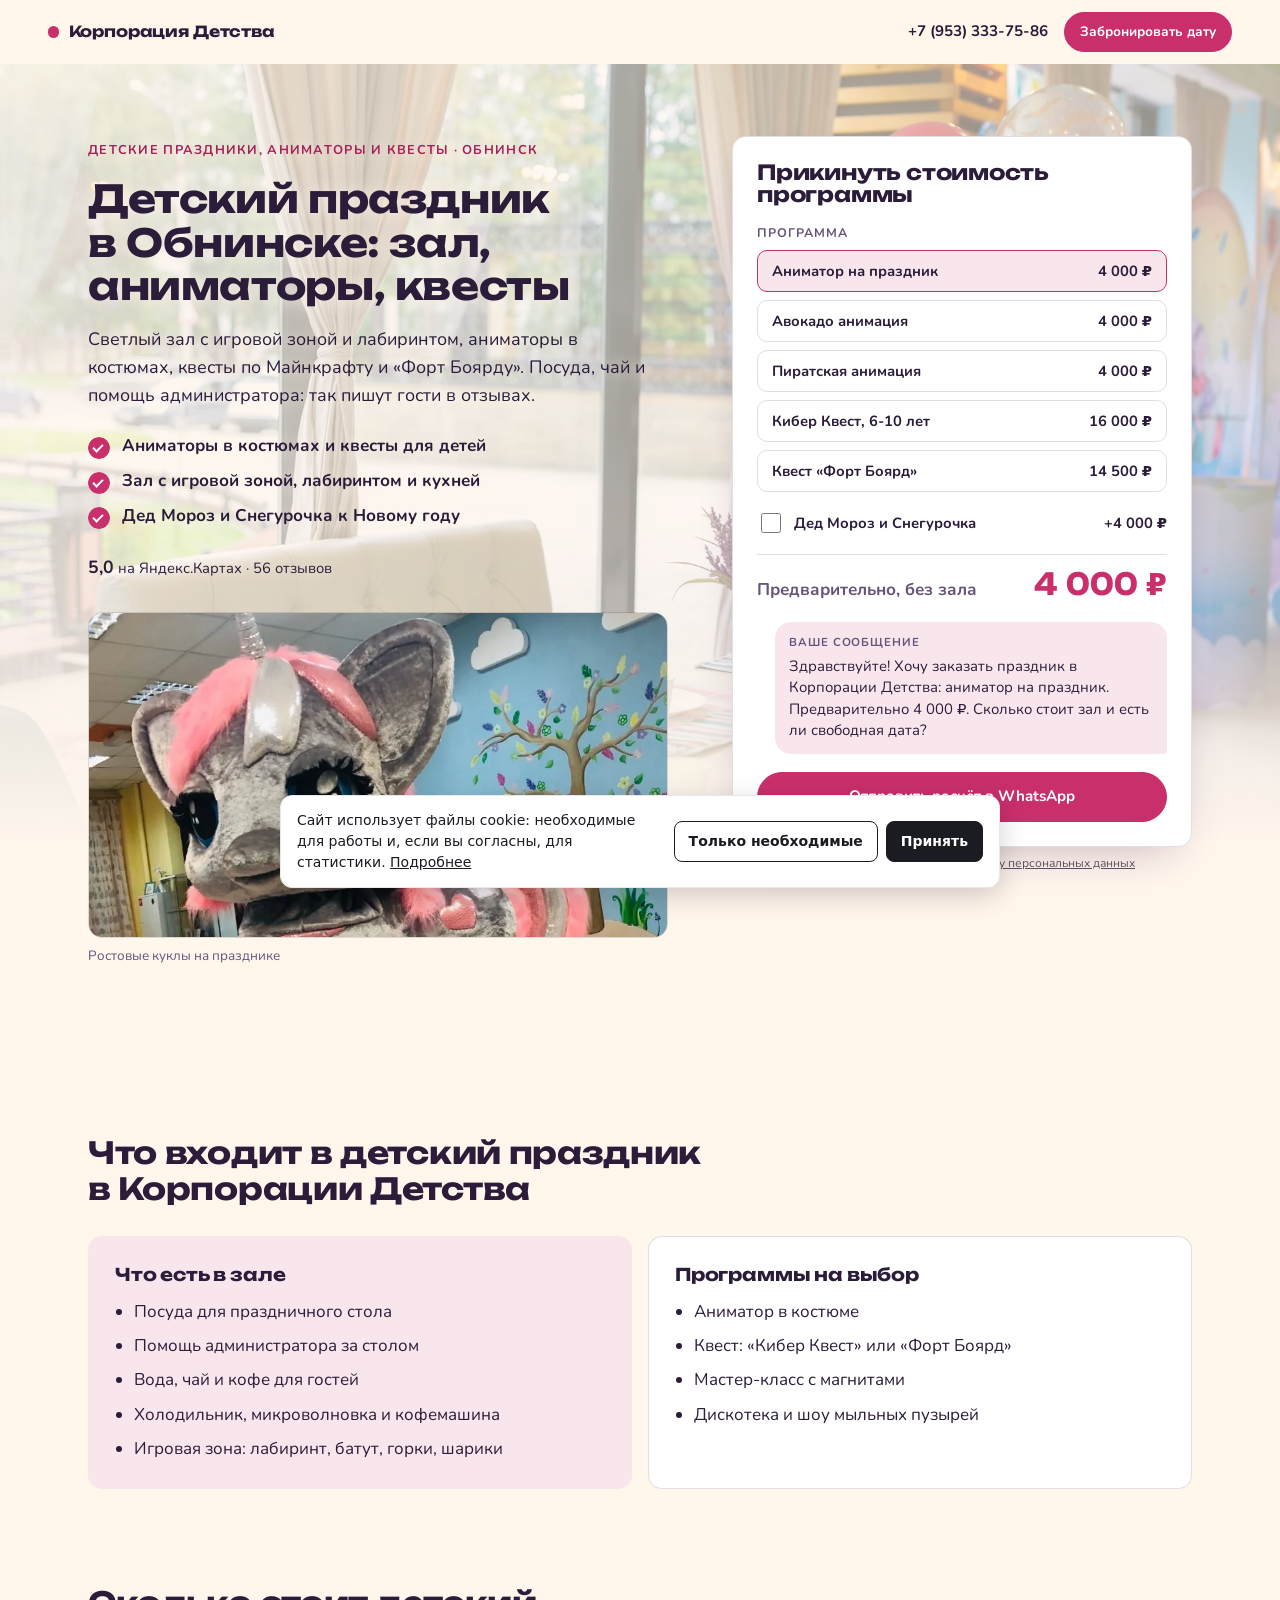
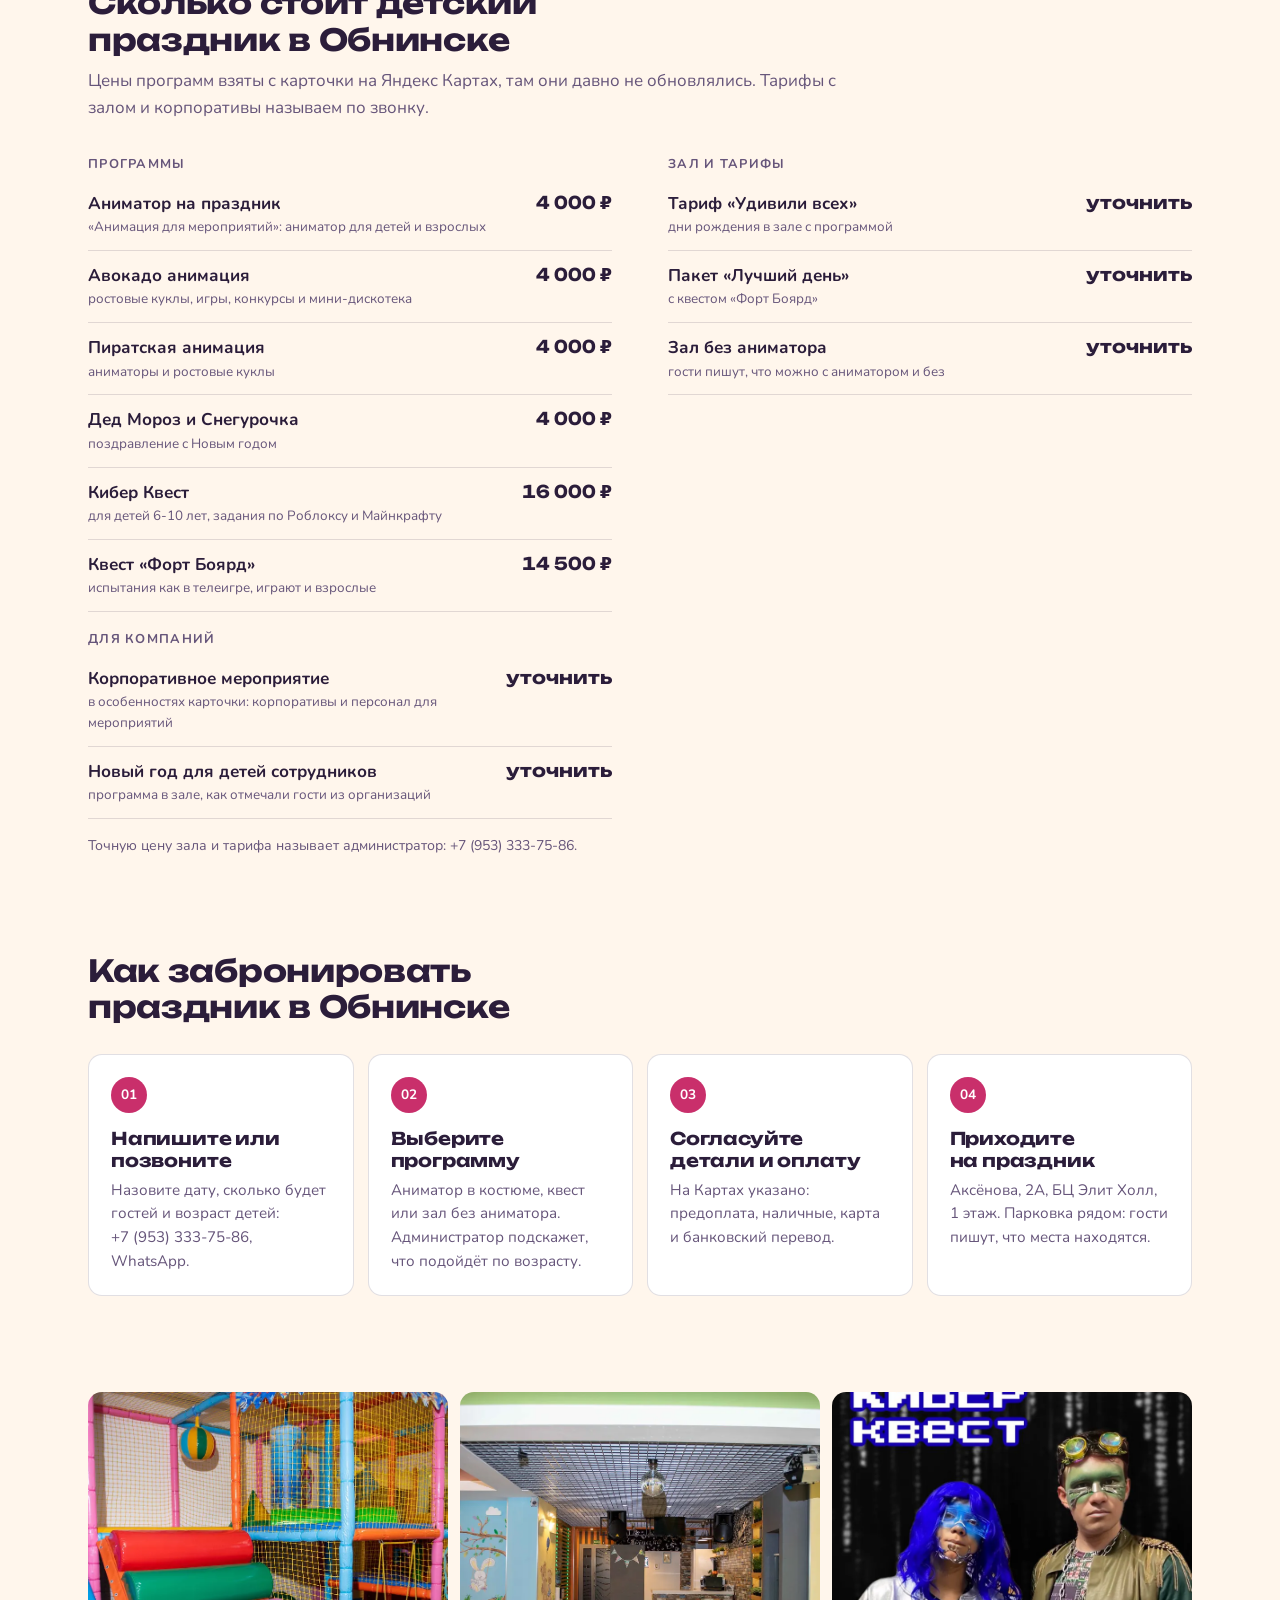
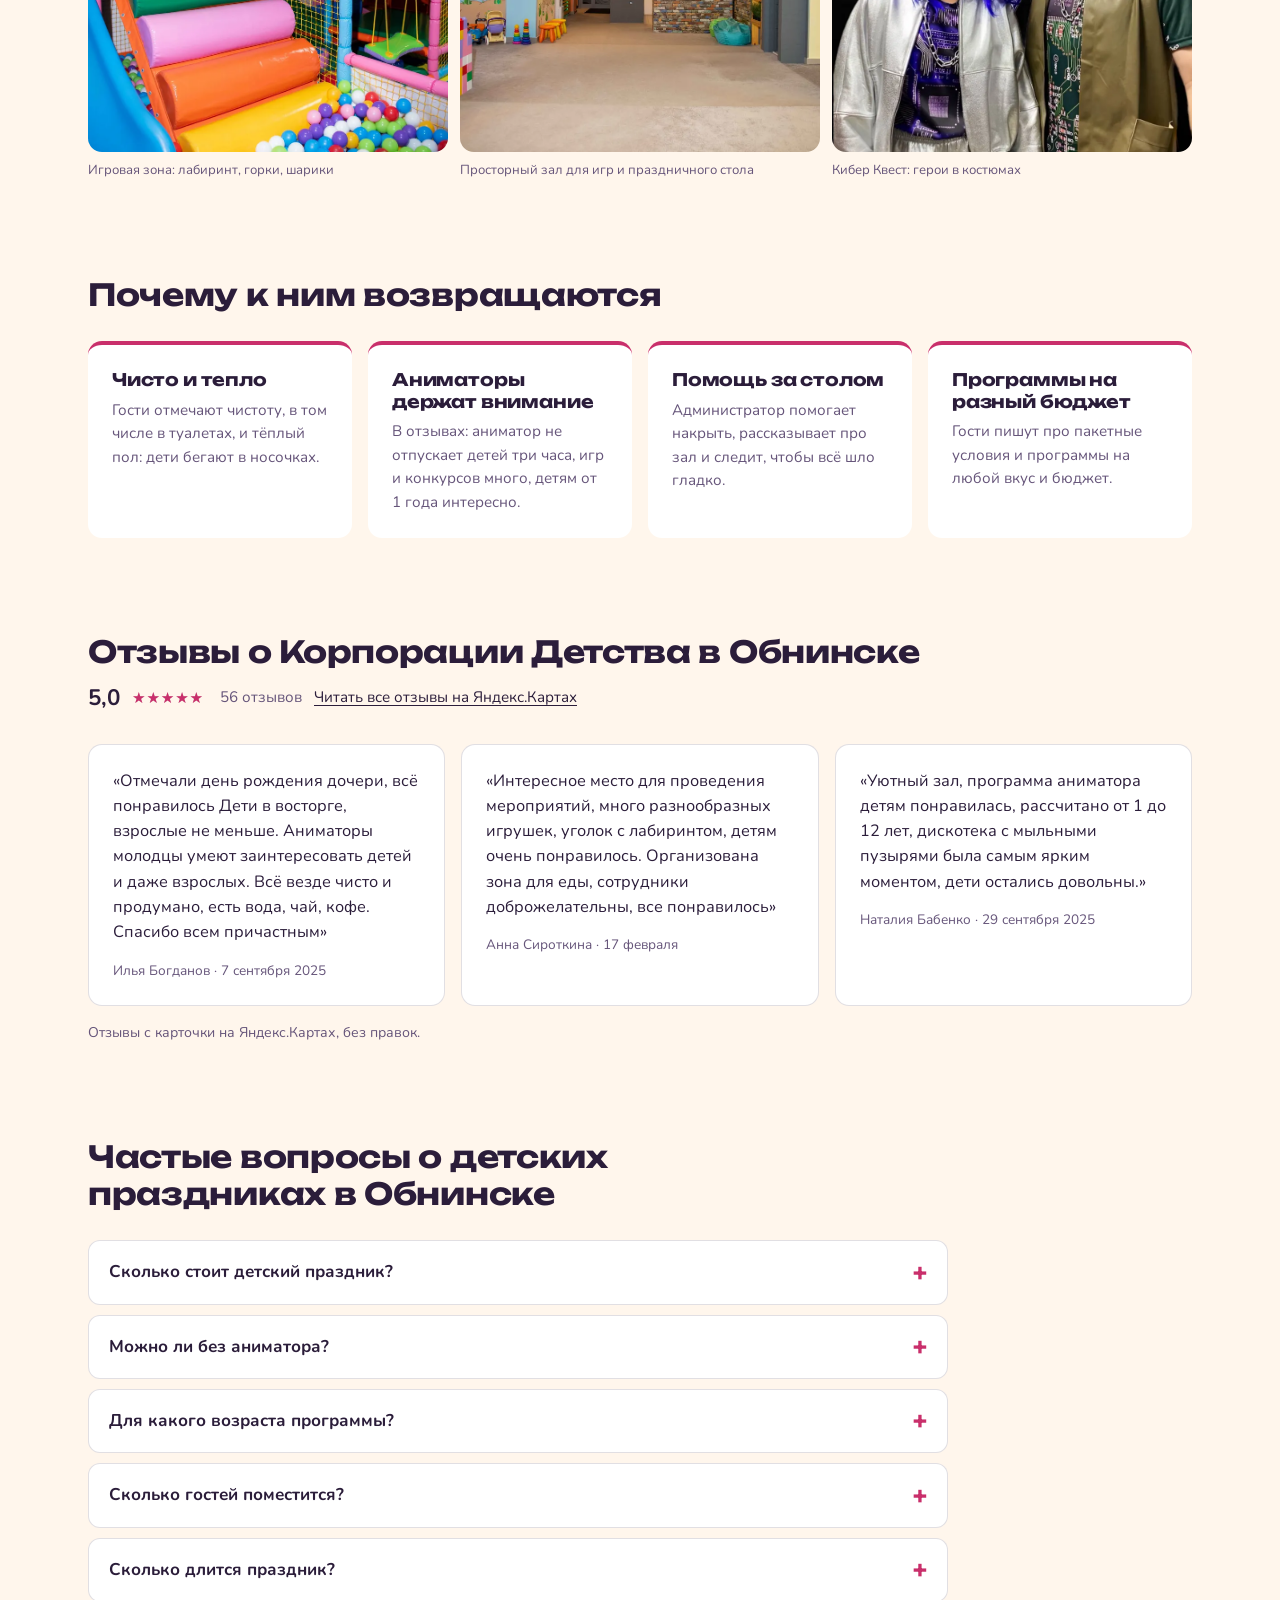
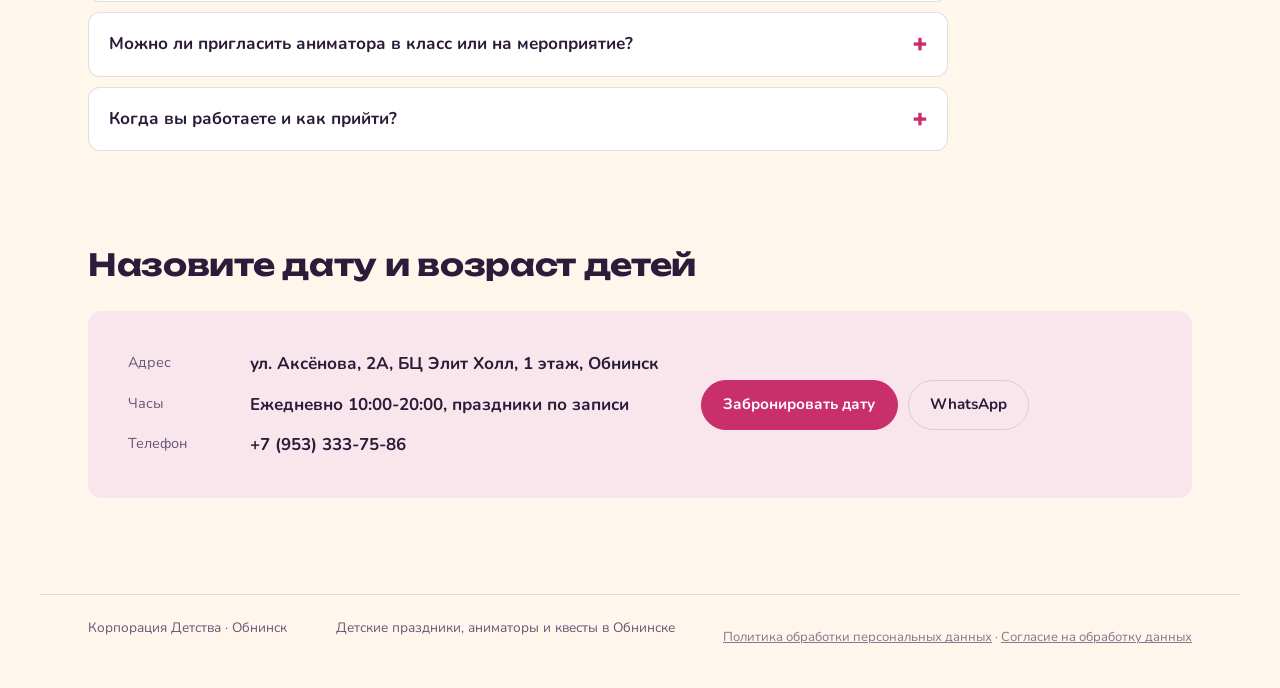
==== commit 0274afcd: "Светлая праздничная палитра" ====
--- a/index.html
+++ b/index.html
@@ -16,7 +16,7 @@
 <meta property="og:image" content="https://ajax55sv-cell.github.io/korporatsiya-detstva-obninsk/assets/og.jpg">
 <link rel="preload" as="font" type="font/woff2" href="assets/fonts/unbounded-cyrillic-700.woff2" crossorigin>
 <link rel="preload" as="image" href="assets/hero.webp" fetchpriority="high">
-<link rel="icon" href="data:image/svg+xml,%3Csvg xmlns=%27http://www.w3.org/2000/svg%27 viewBox=%270 0 32 32%27%3E%3Crect x=%276%27 y=%276%27 width=%2720%27 height=%2720%27 rx=%275%27 fill=%27%23e4b45f%27/%3E%3C/svg%3E">
+<link rel="icon" href="data:image/svg+xml,%3Csvg xmlns=%27http://www.w3.org/2000/svg%27 viewBox=%270 0 32 32%27%3E%3Crect x=%276%27 y=%276%27 width=%2720%27 height=%2720%27 rx=%275%27 fill=%27%23c92f6b%27/%3E%3C/svg%3E">
 <style>
 @font-face{font-family:'Unbounded';font-style:normal;font-weight:400;font-display:swap;src:url('assets/fonts/unbounded-cyrillic-400.woff2') format('woff2');unicode-range:U+0301,U+0400-045F,U+0490-0491,U+04B0-04B1,U+2116;}
 @font-face{font-family:'Unbounded';font-style:normal;font-weight:400;font-display:swap;src:url('assets/fonts/unbounded-latin-400.woff2') format('woff2');unicode-range:U+0000-00FF,U+0131,U+0152-0153,U+02BB-02BC,U+02C6,U+02DA,U+02DC,U+2000-206F,U+20AC,U+2122,U+2191,U+2193,U+2212,U+2215;}
@@ -27,7 +27,7 @@
 @font-face{font-family:'Nunito';font-style:normal;font-weight:700;font-display:swap;src:url('assets/fonts/nunito-cyrillic-700.woff2') format('woff2');unicode-range:U+0301,U+0400-045F,U+0490-0491,U+04B0-04B1,U+2116;}
 @font-face{font-family:'Nunito';font-style:normal;font-weight:700;font-display:swap;src:url('assets/fonts/nunito-latin-700.woff2') format('woff2');unicode-range:U+0000-00FF,U+0131,U+0152-0153,U+02BB-02BC,U+02C6,U+02DA,U+02DC,U+2000-206F,U+20AC,U+2122,U+2191,U+2193,U+2212,U+2215;}
 
-:root { --c-canvas: #1a1420; --c-surface: #241b2b; --c-ink: #f1ebe4; --c-ink-soft: #b4a9b0; --c-accent: #e4b45f; --c-accent-ink: #241608; --c-accent-deep: #e4b45f; --f-display: 'Unbounded', 'Trebuchet MS', 'Segoe UI', system-ui, sans-serif; --f-text: 'Nunito', 'Segoe UI', system-ui, sans-serif; --h1k: 1; }
+:root { --c-canvas: #fff6ec; --c-surface: #ffffff; --c-ink: #2b1d3a; --c-ink-soft: #66557a; --c-accent: #c92f6b; --c-accent-ink: #ffffff; --c-accent-deep: #a5215a; --f-display: 'Unbounded', 'Trebuchet MS', 'Segoe UI', system-ui, sans-serif; --f-text: 'Nunito', 'Segoe UI', system-ui, sans-serif; --h1k: 1; }
 </style>
 <link rel="stylesheet" href="style-prod.css">
 <script type="application/ld+json">[{"@context":"https://schema.org","@type":"EntertainmentBusiness","name":"Корпорация Детства","description":"Детские праздники в Обнинске: зал с игровой зоной, аниматоры в костюмах, квесты, Дед Мороз и Снегурочка.","url":"https://ajax55sv-cell.github.io/korporatsiya-detstva-obninsk/","image":"https://ajax55sv-cell.github.io/korporatsiya-detstva-obninsk/assets/og.jpg","telephone":"+79533337586","openingHoursSpecification":[{"@type":"OpeningHoursSpecification","dayOfWeek":["Monday","Tuesday","Wednesday","Thursday","Friday","Saturday","Sunday"],"opens":"10:00","closes":"20:00"}],"address":{"@type":"PostalAddress","streetAddress":"улица Аксёнова, 2А, БЦ Элит Холл, 1 этаж","addressLocality":"Обнинск","addressRegion":"Калужская область","addressCountry":"RU"},"aggregateRating":{"@type":"AggregateRating","ratingValue":"5.0","ratingCount":"120","reviewCount":"56"},"paymentAccepted":"Наличные, банковская карта, банковский перевод","hasOfferCatalog":{"@type":"OfferCatalog","name":"Программы и услуги","itemListElement":[{"@type":"Offer","itemOffered":{"@type":"Service","name":"Аниматор на детский праздник"}},{"@type":"Offer","itemOffered":{"@type":"Service","name":"Авокадо анимация"}},{"@type":"Offer","itemOffered":{"@type":"Service","name":"Пиратская анимация"}},{"@type":"Offer","itemOffered":{"@type":"Service","name":"Дед Мороз и Снегурочка"}},{"@type":"Offer","itemOffered":{"@type":"Service","name":"Кибер Квест"}},{"@type":"Offer","itemOffered":{"@type":"Service","name":"Квест Форт Боярд"}},{"@type":"Offer","itemOffered":{"@type":"Service","name":"Аренда зала для детского праздника"}}]},"sameAs":["https://yandex.ru/maps/org/korporatsiya_detstva/236964930864/"]},{"@context":"https://schema.org","@type":"FAQPage","mainEntity":[{"@type":"Question","name":"Сколько стоит детский праздник?","acceptedAnswer":{"@type":"Answer","text":"На карточке в Яндекс Картах указаны: аниматор 4 000 ₽, Кибер Квест 16 000 ₽, квест «Форт Боярд» 14 500 ₽. Цены давно не обновлялись, стоимость зала и тарифов называет администратор: +7 (953) 333-75-86."}},{"@type":"Question","name":"Можно ли без аниматора?","acceptedAnswer":{"@type":"Answer","text":"Гости пишут, что зал можно снять с аниматором и без. Уточните при брони, что подойдёт вам."}},{"@type":"Question","name":"Для какого возраста программы?","acceptedAnswer":{"@type":"Answer","text":"Гости отмечали праздники для детей от полутора лет до 15. Кибер Квест рассчитан на 6-10 лет. Программу под возраст подскажет администратор."}},{"@type":"Question","name":"Сколько гостей поместится?","acceptedAnswer":{"@type":"Answer","text":"Один из гостей пишет, что компания до 25 человек разместилась без проблем. Точную вместимость уточните при брони."}},{"@type":"Question","name":"Сколько длится праздник?","acceptedAnswer":{"@type":"Answer","text":"В отзывах гости называют три часа вместе с чаепитием оптимальным временем: детей не утомляет, взрослые успевают отдохнуть."}},{"@type":"Question","name":"Можно ли пригласить аниматора в класс или на мероприятие?","acceptedAnswer":{"@type":"Answer","text":"В отзывах есть поздравление в школьном классе: аниматор Незнайка пришёл на 1 сентября. Выезд на ваше мероприятие обсуждайте с администратором."}},{"@type":"Question","name":"Когда вы работаете и как прийти?","acceptedAnswer":{"@type":"Answer","text":"Обнинск, Аксёнова, 2А, БЦ Элит Холл, 1 этаж. На Картах график ежедневно 10:00-20:00, праздники проходят по предварительной записи, поэтому перед визитом позвоните или напишите в WhatsApp."}}]}]</script>
--- a/style-prod.css
+++ b/style-prod.css
@@ -214,7 +214,8 @@
 h3 { line-height: 1.25; }
 /* первый экран: фото с прозрачностью .4 (дефолт шаблона .3), затемнение только под текстом слева и внизу */
 .s-hero__bg { height: min(94%, 780px); }
-.s-hero__bg img { opacity: .4; filter: saturate(1.05) brightness(1.2) contrast(1.05); object-position: 50% 55%; }
+:root { --shadow: 0 18px 44px -22px rgb(70 30 90 / .38); }
+.s-hero__bg img { opacity: .4; filter: saturate(1.1); object-position: 50% 55%; }
 .s-hero__bg::after { background:
   linear-gradient(90deg, color-mix(in srgb, var(--c-canvas) 50%, transparent) 0%, color-mix(in srgb, var(--c-canvas) 28%, transparent) 32%, transparent 58%),
   linear-gradient(180deg, transparent 0%, transparent 70%, var(--c-canvas) 100%); }
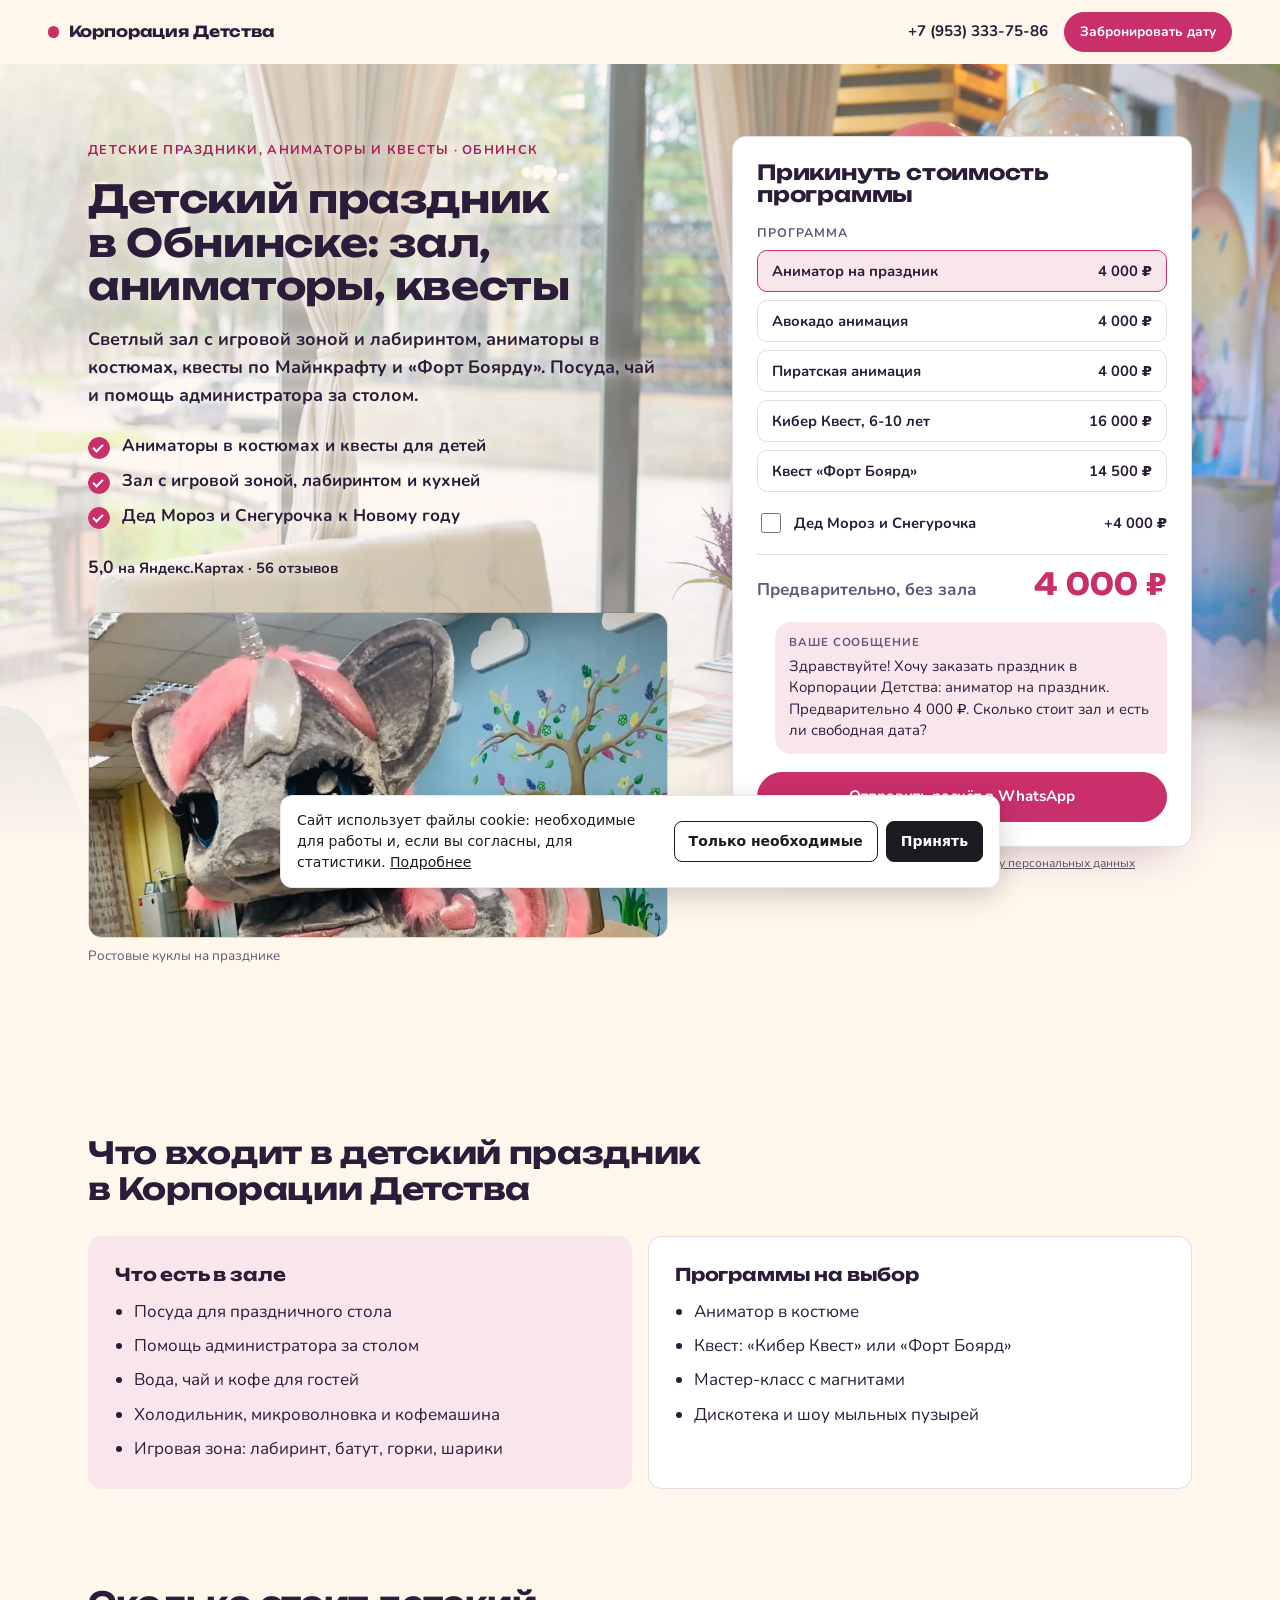
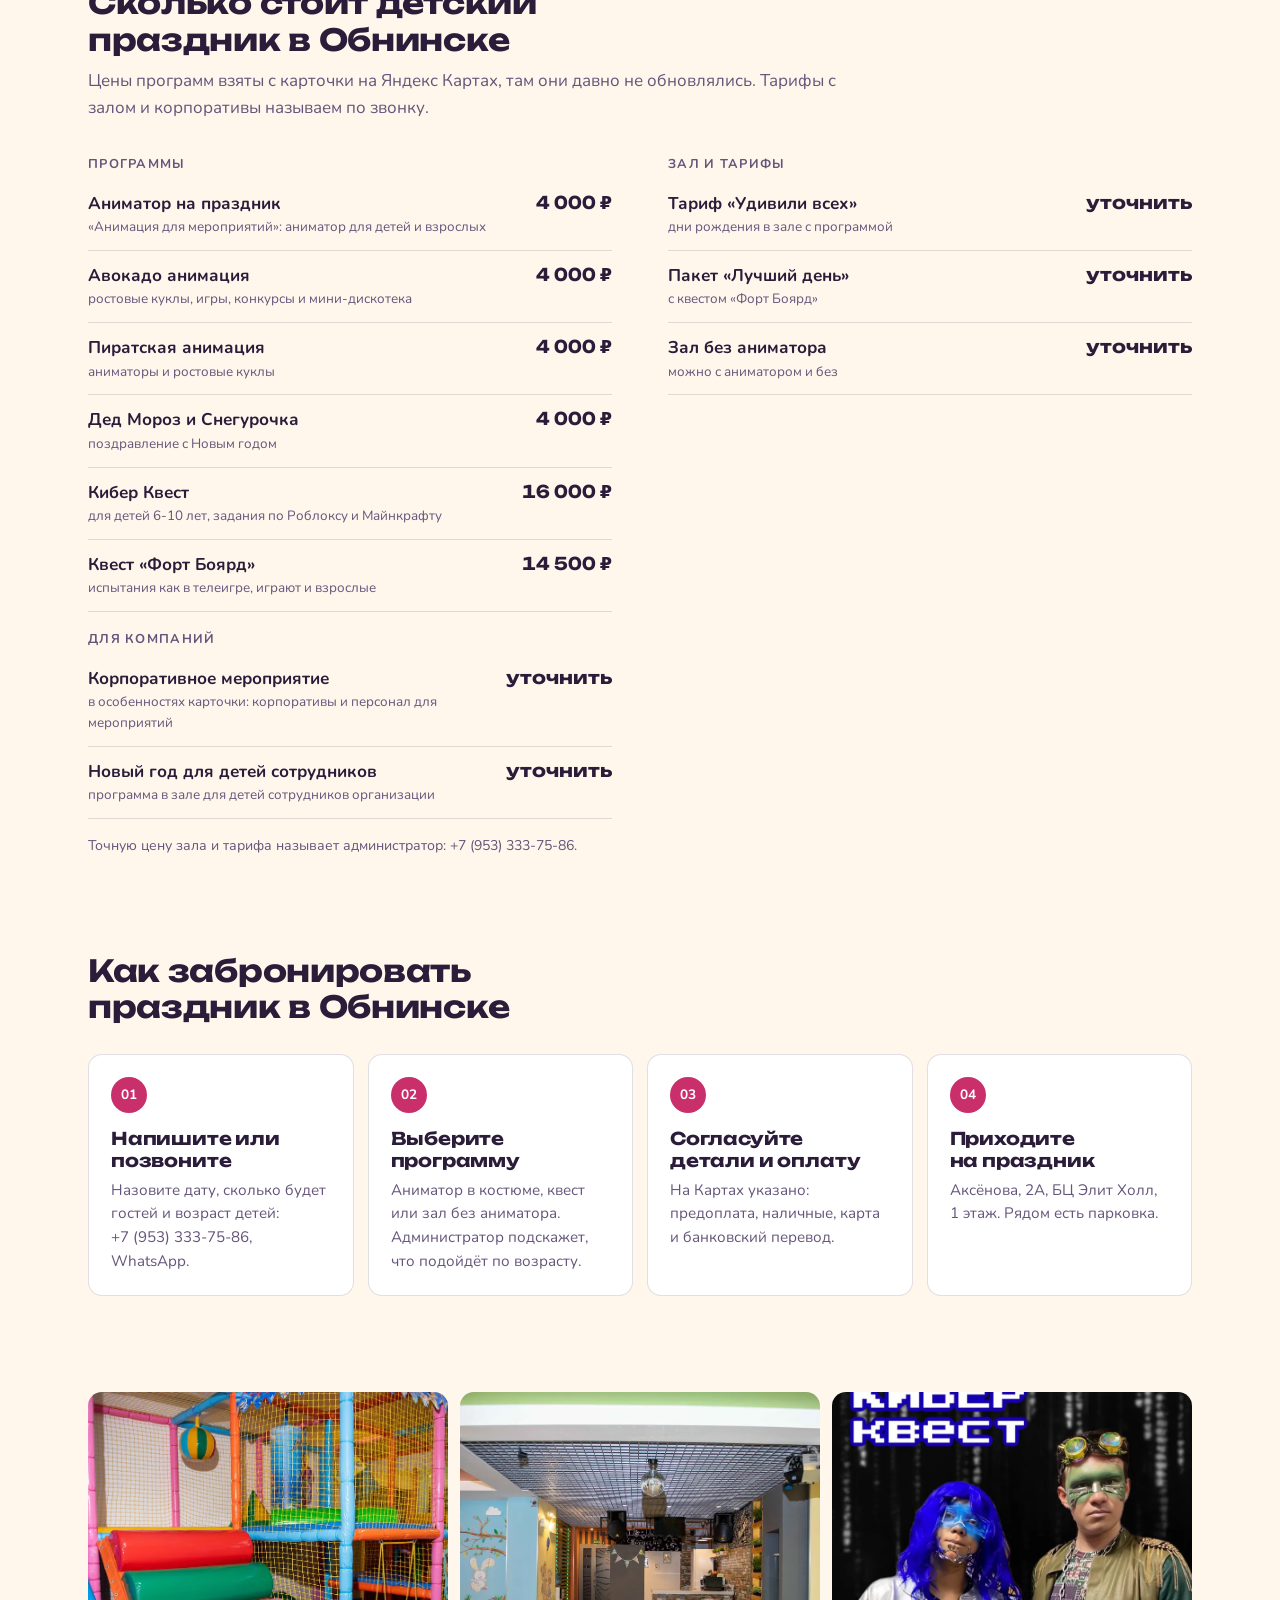
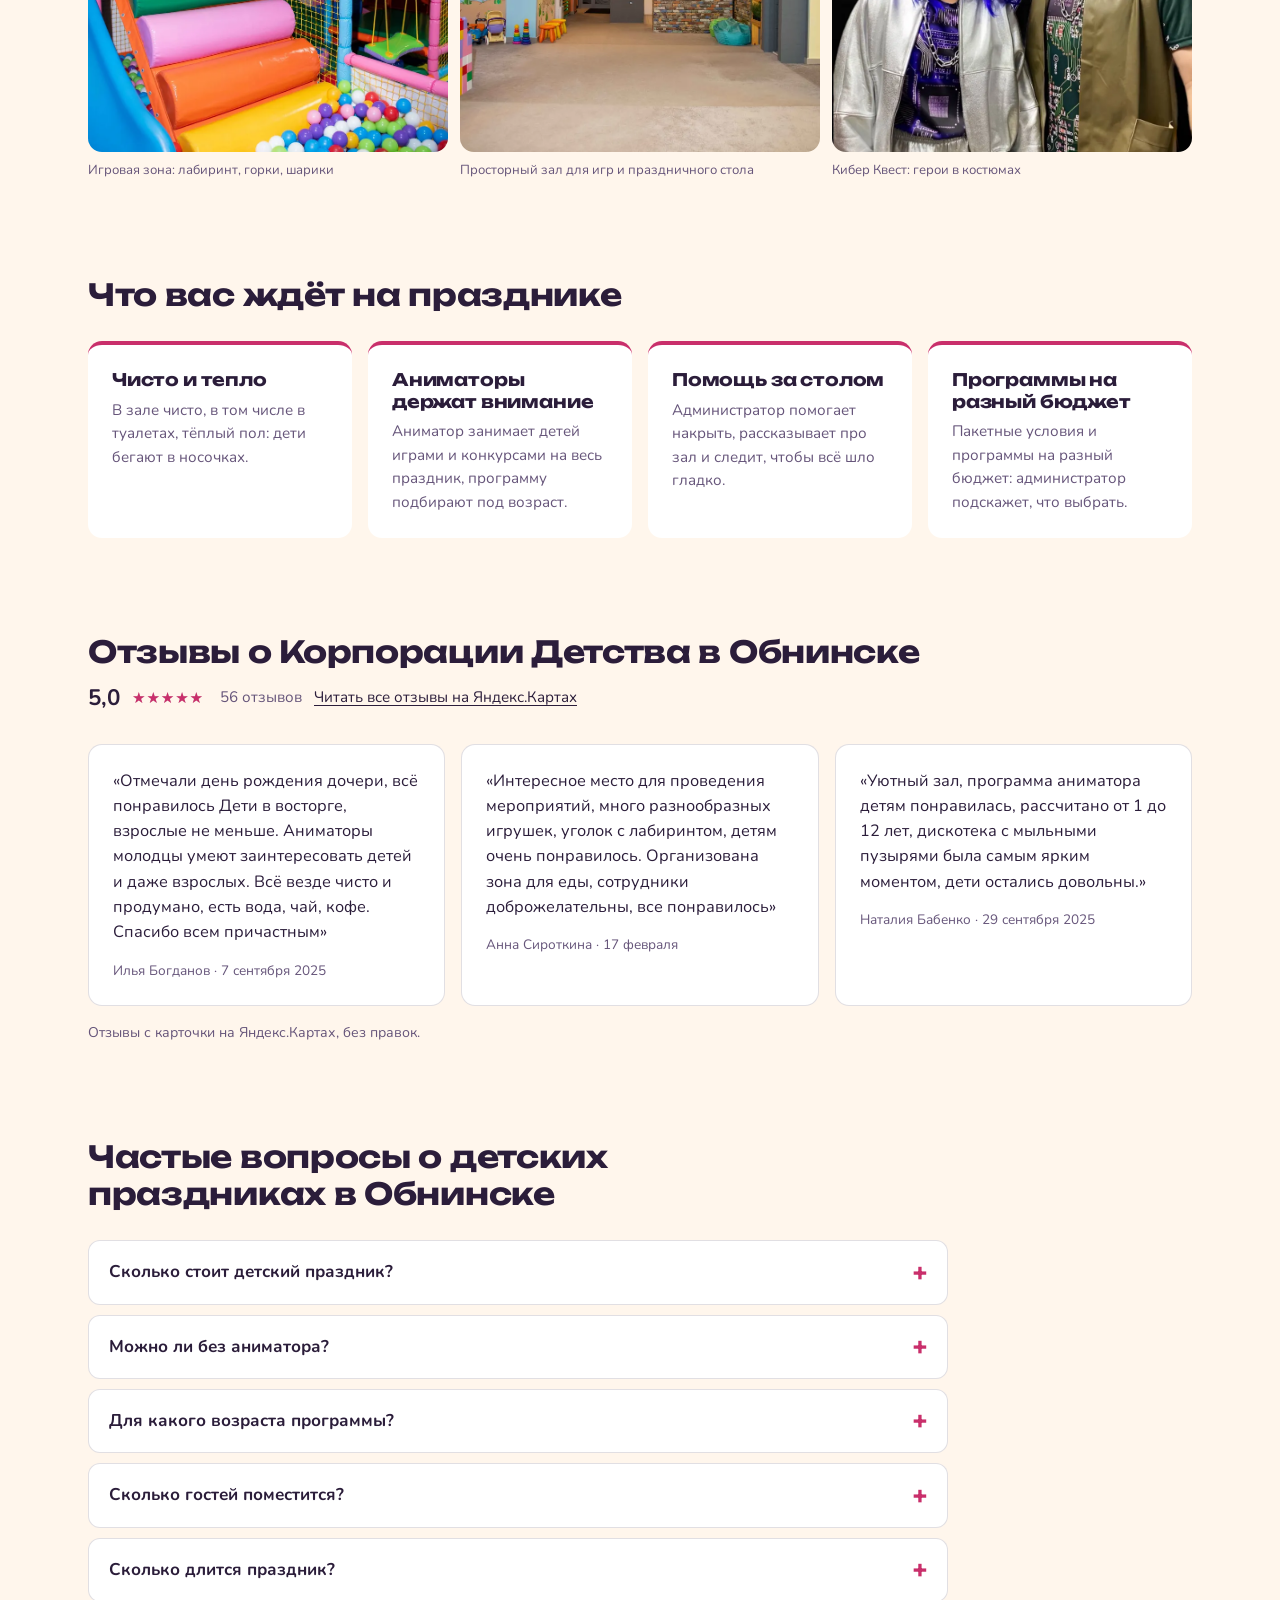
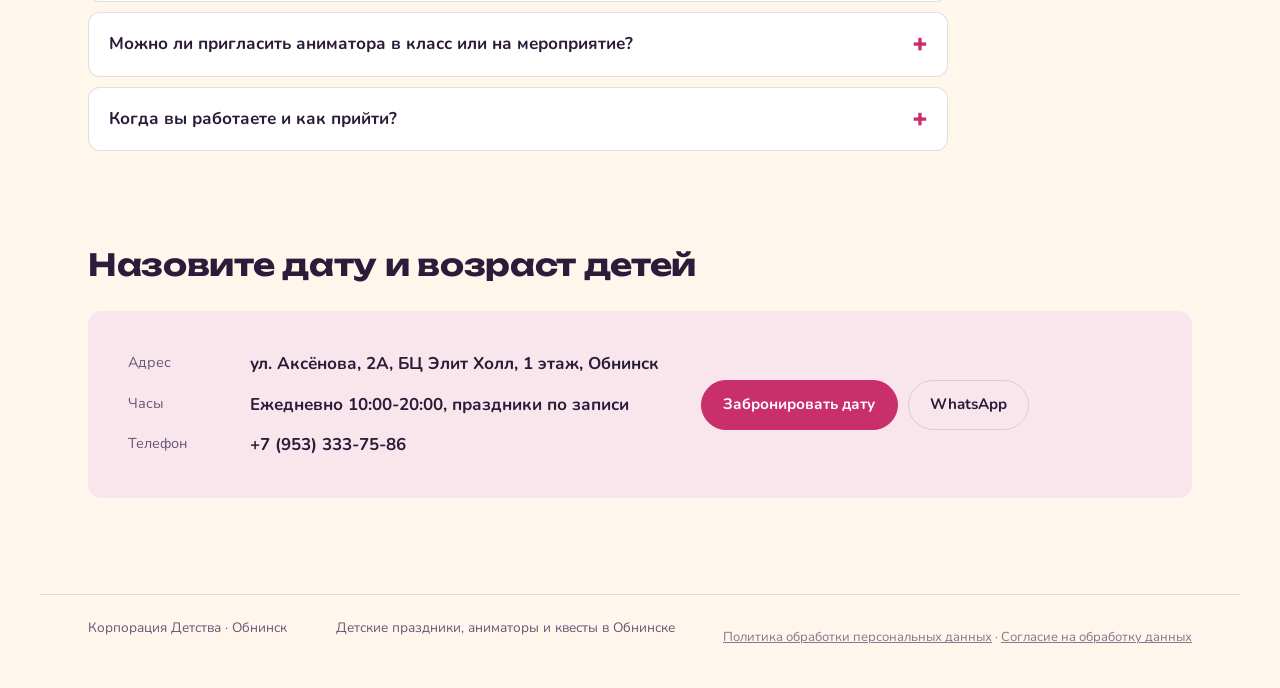
==== commit 4c765eb1: "Hero 0.7, тексты без отсылок к отзывам" ====
--- a/index.html
+++ b/index.html
@@ -30,7 +30,7 @@
 :root { --c-canvas: #fff6ec; --c-surface: #ffffff; --c-ink: #2b1d3a; --c-ink-soft: #66557a; --c-accent: #c92f6b; --c-accent-ink: #ffffff; --c-accent-deep: #a5215a; --f-display: 'Unbounded', 'Trebuchet MS', 'Segoe UI', system-ui, sans-serif; --f-text: 'Nunito', 'Segoe UI', system-ui, sans-serif; --h1k: 1; }
 </style>
 <link rel="stylesheet" href="style-prod.css">
-<script type="application/ld+json">[{"@context":"https://schema.org","@type":"EntertainmentBusiness","name":"Корпорация Детства","description":"Детские праздники в Обнинске: зал с игровой зоной, аниматоры в костюмах, квесты, Дед Мороз и Снегурочка.","url":"https://ajax55sv-cell.github.io/korporatsiya-detstva-obninsk/","image":"https://ajax55sv-cell.github.io/korporatsiya-detstva-obninsk/assets/og.jpg","telephone":"+79533337586","openingHoursSpecification":[{"@type":"OpeningHoursSpecification","dayOfWeek":["Monday","Tuesday","Wednesday","Thursday","Friday","Saturday","Sunday"],"opens":"10:00","closes":"20:00"}],"address":{"@type":"PostalAddress","streetAddress":"улица Аксёнова, 2А, БЦ Элит Холл, 1 этаж","addressLocality":"Обнинск","addressRegion":"Калужская область","addressCountry":"RU"},"aggregateRating":{"@type":"AggregateRating","ratingValue":"5.0","ratingCount":"120","reviewCount":"56"},"paymentAccepted":"Наличные, банковская карта, банковский перевод","hasOfferCatalog":{"@type":"OfferCatalog","name":"Программы и услуги","itemListElement":[{"@type":"Offer","itemOffered":{"@type":"Service","name":"Аниматор на детский праздник"}},{"@type":"Offer","itemOffered":{"@type":"Service","name":"Авокадо анимация"}},{"@type":"Offer","itemOffered":{"@type":"Service","name":"Пиратская анимация"}},{"@type":"Offer","itemOffered":{"@type":"Service","name":"Дед Мороз и Снегурочка"}},{"@type":"Offer","itemOffered":{"@type":"Service","name":"Кибер Квест"}},{"@type":"Offer","itemOffered":{"@type":"Service","name":"Квест Форт Боярд"}},{"@type":"Offer","itemOffered":{"@type":"Service","name":"Аренда зала для детского праздника"}}]},"sameAs":["https://yandex.ru/maps/org/korporatsiya_detstva/236964930864/"]},{"@context":"https://schema.org","@type":"FAQPage","mainEntity":[{"@type":"Question","name":"Сколько стоит детский праздник?","acceptedAnswer":{"@type":"Answer","text":"На карточке в Яндекс Картах указаны: аниматор 4 000 ₽, Кибер Квест 16 000 ₽, квест «Форт Боярд» 14 500 ₽. Цены давно не обновлялись, стоимость зала и тарифов называет администратор: +7 (953) 333-75-86."}},{"@type":"Question","name":"Можно ли без аниматора?","acceptedAnswer":{"@type":"Answer","text":"Гости пишут, что зал можно снять с аниматором и без. Уточните при брони, что подойдёт вам."}},{"@type":"Question","name":"Для какого возраста программы?","acceptedAnswer":{"@type":"Answer","text":"Гости отмечали праздники для детей от полутора лет до 15. Кибер Квест рассчитан на 6-10 лет. Программу под возраст подскажет администратор."}},{"@type":"Question","name":"Сколько гостей поместится?","acceptedAnswer":{"@type":"Answer","text":"Один из гостей пишет, что компания до 25 человек разместилась без проблем. Точную вместимость уточните при брони."}},{"@type":"Question","name":"Сколько длится праздник?","acceptedAnswer":{"@type":"Answer","text":"В отзывах гости называют три часа вместе с чаепитием оптимальным временем: детей не утомляет, взрослые успевают отдохнуть."}},{"@type":"Question","name":"Можно ли пригласить аниматора в класс или на мероприятие?","acceptedAnswer":{"@type":"Answer","text":"В отзывах есть поздравление в школьном классе: аниматор Незнайка пришёл на 1 сентября. Выезд на ваше мероприятие обсуждайте с администратором."}},{"@type":"Question","name":"Когда вы работаете и как прийти?","acceptedAnswer":{"@type":"Answer","text":"Обнинск, Аксёнова, 2А, БЦ Элит Холл, 1 этаж. На Картах график ежедневно 10:00-20:00, праздники проходят по предварительной записи, поэтому перед визитом позвоните или напишите в WhatsApp."}}]}]</script>
+<script type="application/ld+json">[{"@context":"https://schema.org","@type":"EntertainmentBusiness","name":"Корпорация Детства","description":"Детские праздники в Обнинске: зал с игровой зоной, аниматоры в костюмах, квесты, Дед Мороз и Снегурочка.","url":"https://ajax55sv-cell.github.io/korporatsiya-detstva-obninsk/","image":"https://ajax55sv-cell.github.io/korporatsiya-detstva-obninsk/assets/og.jpg","telephone":"+79533337586","openingHoursSpecification":[{"@type":"OpeningHoursSpecification","dayOfWeek":["Monday","Tuesday","Wednesday","Thursday","Friday","Saturday","Sunday"],"opens":"10:00","closes":"20:00"}],"address":{"@type":"PostalAddress","streetAddress":"улица Аксёнова, 2А, БЦ Элит Холл, 1 этаж","addressLocality":"Обнинск","addressRegion":"Калужская область","addressCountry":"RU"},"aggregateRating":{"@type":"AggregateRating","ratingValue":"5.0","ratingCount":"120","reviewCount":"56"},"paymentAccepted":"Наличные, банковская карта, банковский перевод","hasOfferCatalog":{"@type":"OfferCatalog","name":"Программы и услуги","itemListElement":[{"@type":"Offer","itemOffered":{"@type":"Service","name":"Аниматор на детский праздник"}},{"@type":"Offer","itemOffered":{"@type":"Service","name":"Авокадо анимация"}},{"@type":"Offer","itemOffered":{"@type":"Service","name":"Пиратская анимация"}},{"@type":"Offer","itemOffered":{"@type":"Service","name":"Дед Мороз и Снегурочка"}},{"@type":"Offer","itemOffered":{"@type":"Service","name":"Кибер Квест"}},{"@type":"Offer","itemOffered":{"@type":"Service","name":"Квест Форт Боярд"}},{"@type":"Offer","itemOffered":{"@type":"Service","name":"Аренда зала для детского праздника"}}]},"sameAs":["https://yandex.ru/maps/org/korporatsiya_detstva/236964930864/"]},{"@context":"https://schema.org","@type":"FAQPage","mainEntity":[{"@type":"Question","name":"Сколько стоит детский праздник?","acceptedAnswer":{"@type":"Answer","text":"На карточке в Яндекс Картах указаны: аниматор 4 000 ₽, Кибер Квест 16 000 ₽, квест «Форт Боярд» 14 500 ₽. Цены давно не обновлялись, стоимость зала и тарифов называет администратор: +7 (953) 333-75-86."}},{"@type":"Question","name":"Можно ли без аниматора?","acceptedAnswer":{"@type":"Answer","text":"Да, зал можно снять с аниматором и без. Уточните при брони, что подойдёт вам."}},{"@type":"Question","name":"Для какого возраста программы?","acceptedAnswer":{"@type":"Answer","text":"Программы подбирают для разного возраста, от малышей до подростков. Кибер Квест рассчитан на детей 6-10 лет. Подходящую программу подскажет администратор."}},{"@type":"Question","name":"Сколько гостей поместится?","acceptedAnswer":{"@type":"Answer","text":"Зал просторный, места хватает и детям, и взрослым за столом. Точную вместимость уточните у администратора при брони."}},{"@type":"Question","name":"Сколько длится праздник?","acceptedAnswer":{"@type":"Answer","text":"Праздник с аниматором и чаепитием удобно планировать на три часа. Точное время согласуйте при брони."}},{"@type":"Question","name":"Можно ли пригласить аниматора в класс или на мероприятие?","acceptedAnswer":{"@type":"Answer","text":"Выезд аниматора в класс или на мероприятие обсуждается с администратором: назовите дату и место."}},{"@type":"Question","name":"Когда вы работаете и как прийти?","acceptedAnswer":{"@type":"Answer","text":"Обнинск, Аксёнова, 2А, БЦ Элит Холл, 1 этаж. На Картах график ежедневно 10:00-20:00, праздники проходят по предварительной записи, поэтому перед визитом позвоните или напишите в WhatsApp."}}]}]</script>
 <style>
 /* legal-add */
 .legal-links{margin-top:10px;font-size:13px;opacity:.8;hyphens:none}
@@ -58,7 +58,7 @@
     <div class="s-hero__text">
       <p class="s-eyebrow">Детские праздники, аниматоры и квесты · Обнинск</p>
       <h1>Детский праздник в Обнинске: зал, аниматоры, квесты</h1>
-      <p class="s-lead">Светлый зал с игровой зоной и лабиринтом, аниматоры в костюмах, квесты по Майнкрафту и «Форт Боярду». Посуда, чай и помощь администратора: так пишут гости в отзывах.</p>
+      <p class="s-lead">Светлый зал с игровой зоной и лабиринтом, аниматоры в костюмах, квесты по Майнкрафту и «Форт Боярду». Посуда, чай и помощь администратора за столом.</p>
       <ul class="s-ticks"><li>Аниматоры в костюмах и квесты для детей</li><li>Зал с игровой зоной, лабиринтом и кухней</li><li>Дед Мороз и Снегурочка к Новому году</li></ul>
       <p class="s-rating"><b>5,0</b> на Яндекс.Картах · 56 отзывов</p>
       <figure class="s-hero__photo"><img class="" src="assets/edinorog.webp" data-pos="top" alt="Ростовая кукла единорог на детском празднике в Корпорации Детства, Обнинск" loading="lazy" decoding="async" style="object-position:50% 14%"><figcaption>Ростовые куклы на празднике</figcaption></figure>
@@ -105,14 +105,14 @@
       <ul class="s-board__list">
         <li class="s-board__row"><span class="s-board__name">Тариф «Удивили всех»<em>дни рождения в зале с программой</em></span><span class="s-board__dots" aria-hidden="true"></span><span class="s-board__price">уточнить</span></li>
         <li class="s-board__row"><span class="s-board__name">Пакет «Лучший день»<em>с квестом «Форт Боярд»</em></span><span class="s-board__dots" aria-hidden="true"></span><span class="s-board__price">уточнить</span></li>
-        <li class="s-board__row"><span class="s-board__name">Зал без аниматора<em>гости пишут, что можно с аниматором и без</em></span><span class="s-board__dots" aria-hidden="true"></span><span class="s-board__price">уточнить</span></li>
+        <li class="s-board__row"><span class="s-board__name">Зал без аниматора<em>можно с аниматором и без</em></span><span class="s-board__dots" aria-hidden="true"></span><span class="s-board__price">уточнить</span></li>
       </ul>
     </div>
 <div class="s-board__group">
       <h3 class="s-board__title">Для компаний</h3>
       <ul class="s-board__list">
         <li class="s-board__row"><span class="s-board__name">Корпоративное мероприятие<em>в особенностях карточки: корпоративы и персонал для мероприятий</em></span><span class="s-board__dots" aria-hidden="true"></span><span class="s-board__price">уточнить</span></li>
-        <li class="s-board__row"><span class="s-board__name">Новый год для детей сотрудников<em>программа в зале, как отмечали гости из организаций</em></span><span class="s-board__dots" aria-hidden="true"></span><span class="s-board__price">уточнить</span></li>
+        <li class="s-board__row"><span class="s-board__name">Новый год для детей сотрудников<em>программа в зале для детей сотрудников организации</em></span><span class="s-board__dots" aria-hidden="true"></span><span class="s-board__price">уточнить</span></li>
       </ul>
     </div></div>
     <p class="s-note">Точную цену зала и тарифа называет администратор: +7 (953) 333-75-86.</p>
@@ -124,19 +124,19 @@
       <li class="s-steps__item"><span class="s-steps__n">01</span><h3>Напишите или позвоните</h3><p>Назовите дату, сколько будет гостей и возраст детей: +7 (953) 333-75-86, WhatsApp.</p></li>
       <li class="s-steps__item"><span class="s-steps__n">02</span><h3>Выберите программу</h3><p>Аниматор в костюме, квест или зал без аниматора. Администратор подскажет, что подойдёт по возрасту.</p></li>
       <li class="s-steps__item"><span class="s-steps__n">03</span><h3>Согласуйте детали и оплату</h3><p>На Картах указано: предоплата, наличные, карта и банковский перевод.</p></li>
-      <li class="s-steps__item"><span class="s-steps__n">04</span><h3>Приходите на праздник</h3><p>Аксёнова, 2А, БЦ Элит Холл, 1 этаж. Парковка рядом: гости пишут, что места находятся.</p></li>
+      <li class="s-steps__item"><span class="s-steps__n">04</span><h3>Приходите на праздник</h3><p>Аксёнова, 2А, БЦ Элит Холл, 1 этаж. Рядом есть парковка.</p></li>
     </ol>
   </section>
 
   <section class="s-photos s-reveal" aria-label="Фото зала и программ Корпорации Детства"><h2 class="sr-only">Фото зала, игровой зоны и программ Корпорации Детства в Обнинске</h2><figure><img class="" src="assets/labirint.webp" alt="Игровой лабиринт с горками и шариками в зале Корпорации Детства" loading="lazy" decoding="async"><figcaption>Игровая зона: лабиринт, горки, шарики</figcaption></figure><figure><img class="" src="assets/zal.webp" alt="Просторный светлый зал для детских праздников с окнами и игровой зоной" loading="lazy" decoding="async"><figcaption>Просторный зал для игр и праздничного стола</figcaption></figure><figure><img class="" src="assets/kvest.webp" alt="Аниматоры в костюмах героев кибер-квеста на детском празднике" loading="lazy" decoding="async"><figcaption>Кибер Квест: герои в костюмах</figcaption></figure></section>
 
   <section class="s-section s-reveal">
-    <header class="s-section__head"><h2>Почему к ним возвращаются</h2></header>
+    <header class="s-section__head"><h2>Что вас ждёт на празднике</h2></header>
     <ul class="s-promises">
-      <li><h3>Чисто и тепло</h3><p>Гости отмечают чистоту, в том числе в туалетах, и тёплый пол: дети бегают в носочках.</p></li>
-      <li><h3>Аниматоры держат внимание</h3><p>В отзывах: аниматор не отпускает детей три часа, игр и конкурсов много, детям от 1 года интересно.</p></li>
+      <li><h3>Чисто и тепло</h3><p>В зале чисто, в том числе в туалетах, тёплый пол: дети бегают в носочках.</p></li>
+      <li><h3>Аниматоры держат внимание</h3><p>Аниматор занимает детей играми и конкурсами на весь праздник, программу подбирают под возраст.</p></li>
       <li><h3>Помощь за столом</h3><p>Администратор помогает накрыть, рассказывает про зал и следит, чтобы всё шло гладко.</p></li>
-      <li><h3>Программы на разный бюджет</h3><p>Гости пишут про пакетные условия и программы на любой вкус и бюджет.</p></li>
+      <li><h3>Программы на разный бюджет</h3><p>Пакетные условия и программы на разный бюджет: администратор подскажет, что выбрать.</p></li>
     </ul>
   </section>
 
@@ -152,7 +152,7 @@
 
   <section class="s-section s-reveal">
     <header class="s-section__head"><h2>Частые вопросы о детских праздниках в Обнинске</h2></header>
-    <div class="s-faq"><details><summary>Сколько стоит детский праздник?</summary><p>На карточке в Яндекс Картах указаны: аниматор 4 000 ₽, Кибер Квест 16 000 ₽, квест «Форт Боярд» 14 500 ₽. Цены давно не обновлялись, стоимость зала и тарифов называет администратор: +7 (953) 333-75-86.</p></details><details><summary>Можно ли без аниматора?</summary><p>Гости пишут, что зал можно снять с аниматором и без. Уточните при брони, что подойдёт вам.</p></details><details><summary>Для какого возраста программы?</summary><p>Гости отмечали праздники для детей от полутора лет до 15. Кибер Квест рассчитан на 6-10 лет. Программу под возраст подскажет администратор.</p></details><details><summary>Сколько гостей поместится?</summary><p>Один из гостей пишет, что компания до 25 человек разместилась без проблем. Точную вместимость уточните при брони.</p></details><details><summary>Сколько длится праздник?</summary><p>В отзывах гости называют три часа вместе с чаепитием оптимальным временем: детей не утомляет, взрослые успевают отдохнуть.</p></details><details><summary>Можно ли пригласить аниматора в класс или на мероприятие?</summary><p>В отзывах есть поздравление в школьном классе: аниматор Незнайка пришёл на 1 сентября. Выезд на ваше мероприятие обсуждайте с администратором.</p></details><details><summary>Когда вы работаете и как прийти?</summary><p>Обнинск, Аксёнова, 2А, БЦ Элит Холл, 1 этаж. На Картах график ежедневно 10:00-20:00, праздники проходят по предварительной записи, поэтому перед визитом позвоните или напишите в WhatsApp.</p></details></div>
+    <div class="s-faq"><details><summary>Сколько стоит детский праздник?</summary><p>На карточке в Яндекс Картах указаны: аниматор 4 000 ₽, Кибер Квест 16 000 ₽, квест «Форт Боярд» 14 500 ₽. Цены давно не обновлялись, стоимость зала и тарифов называет администратор: +7 (953) 333-75-86.</p></details><details><summary>Можно ли без аниматора?</summary><p>Да, зал можно снять с аниматором и без. Уточните при брони, что подойдёт вам.</p></details><details><summary>Для какого возраста программы?</summary><p>Программы подбирают для разного возраста, от малышей до подростков. Кибер Квест рассчитан на детей 6-10 лет. Подходящую программу подскажет администратор.</p></details><details><summary>Сколько гостей поместится?</summary><p>Зал просторный, места хватает и детям, и взрослым за столом. Точную вместимость уточните у администратора при брони.</p></details><details><summary>Сколько длится праздник?</summary><p>Праздник с аниматором и чаепитием удобно планировать на три часа. Точное время согласуйте при брони.</p></details><details><summary>Можно ли пригласить аниматора в класс или на мероприятие?</summary><p>Выезд аниматора в класс или на мероприятие обсуждается с администратором: назовите дату и место.</p></details><details><summary>Когда вы работаете и как прийти?</summary><p>Обнинск, Аксёнова, 2А, БЦ Элит Холл, 1 этаж. На Картах график ежедневно 10:00-20:00, праздники проходят по предварительной записи, поэтому перед визитом позвоните или напишите в WhatsApp.</p></details></div>
   </section>
 
   <section class="s-section s-final s-reveal" id="contacts">
--- a/style-prod.css
+++ b/style-prod.css
@@ -215,11 +215,11 @@
 /* первый экран: фото с прозрачностью .4 (дефолт шаблона .3), затемнение только под текстом слева и внизу */
 .s-hero__bg { height: min(94%, 780px); }
 :root { --shadow: 0 18px 44px -22px rgb(70 30 90 / .38); }
-.s-hero__bg img { opacity: .4; filter: saturate(1.1); object-position: 50% 55%; }
+.s-hero__bg img { opacity: .7; filter: saturate(1.1); object-position: 50% 55%; }
 .s-hero__bg::after { background:
-  linear-gradient(90deg, color-mix(in srgb, var(--c-canvas) 50%, transparent) 0%, color-mix(in srgb, var(--c-canvas) 28%, transparent) 32%, transparent 58%),
+  linear-gradient(90deg, color-mix(in srgb, var(--c-canvas) 66%, transparent) 0%, color-mix(in srgb, var(--c-canvas) 44%, transparent) 36%, transparent 62%),
   linear-gradient(180deg, transparent 0%, transparent 70%, var(--c-canvas) 100%); }
-.s-hero__text .s-lead, .s-hero__text .s-rating { color: var(--c-ink); text-shadow: 0 1px 14px color-mix(in srgb, var(--c-canvas) 90%, transparent); }
+.s-hero__text .s-lead, .s-hero__text .s-rating, .s-hero__text .s-ticks li { color: var(--c-ink); font-weight: 600; text-shadow: 0 0 10px var(--c-canvas), 0 0 22px var(--c-canvas); }
 .s-hero__text h1, .s-hero__text .s-eyebrow, .s-hero__text .s-ticks { text-shadow: 0 2px 18px color-mix(in srgb, var(--c-canvas) 85%, transparent); }
 .s-bar__brand { font-size: .95rem; white-space: nowrap; }
 @media (max-width: 560px) {
